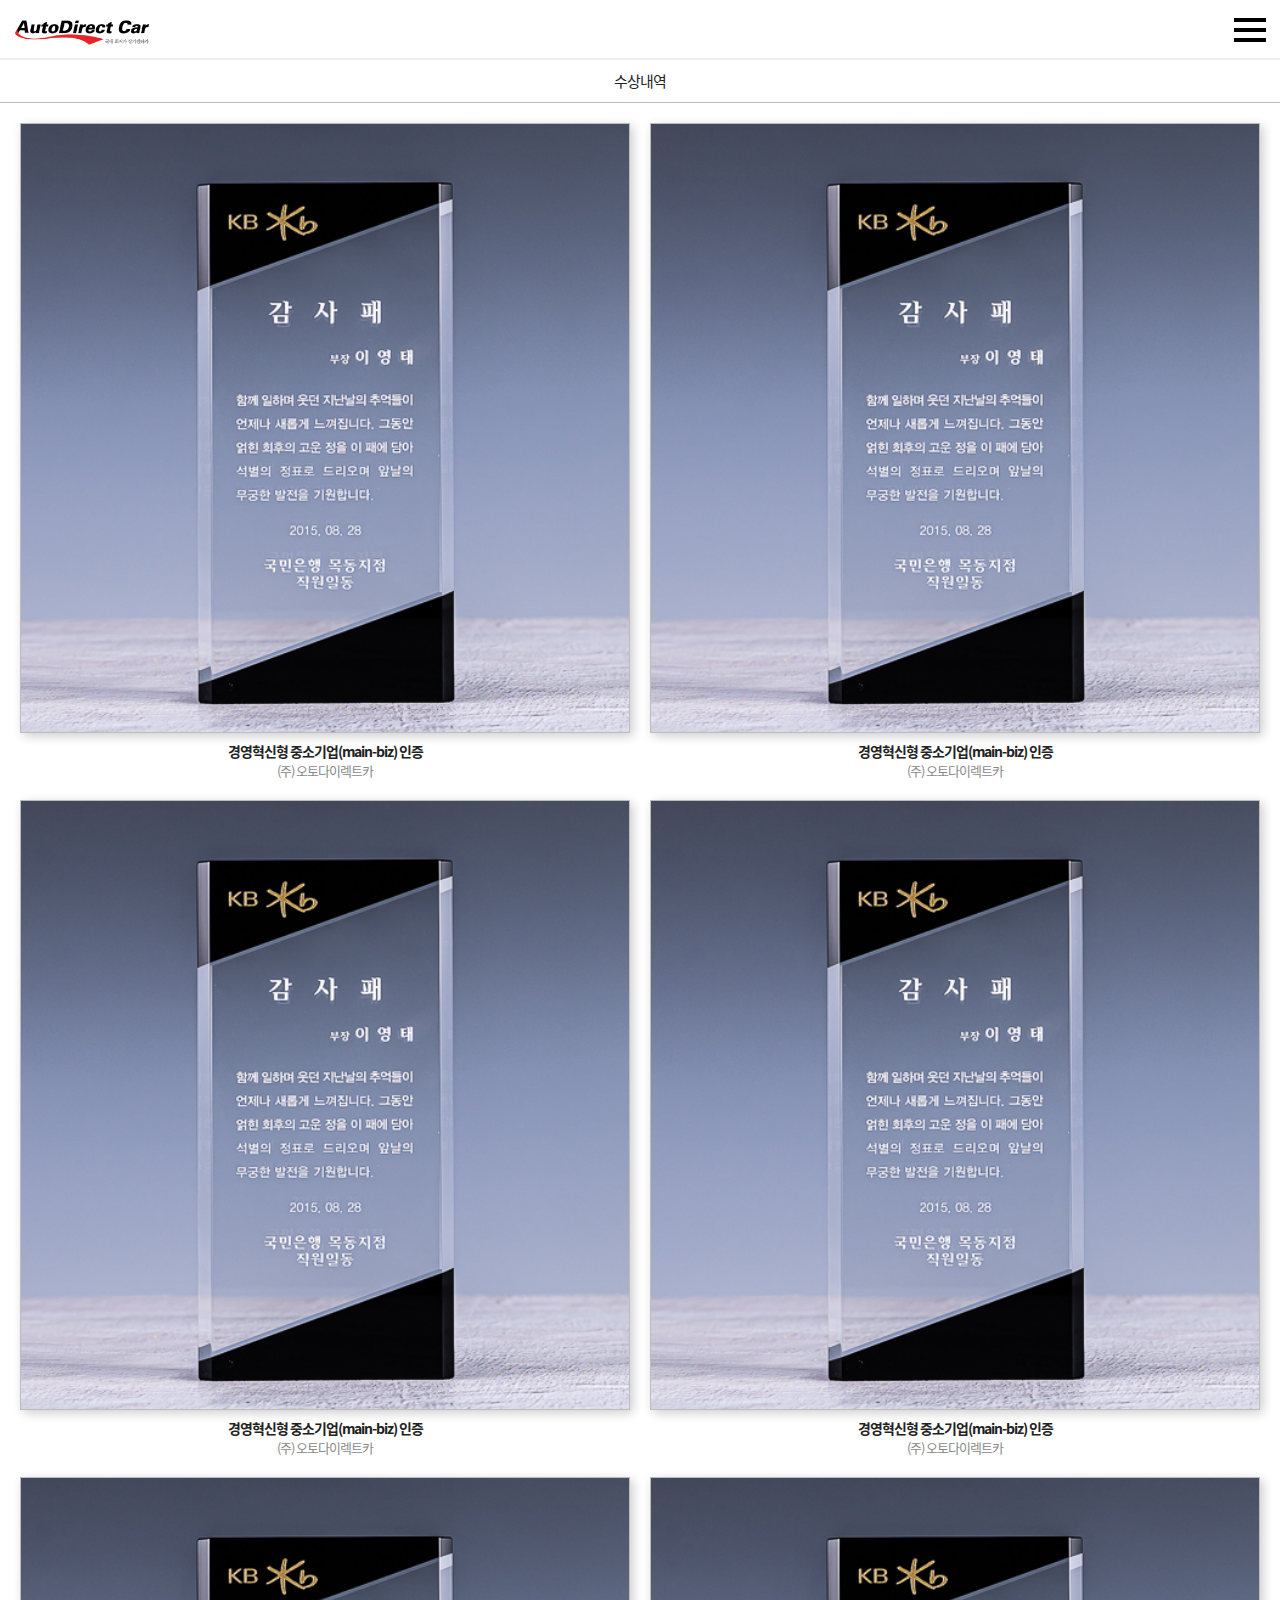
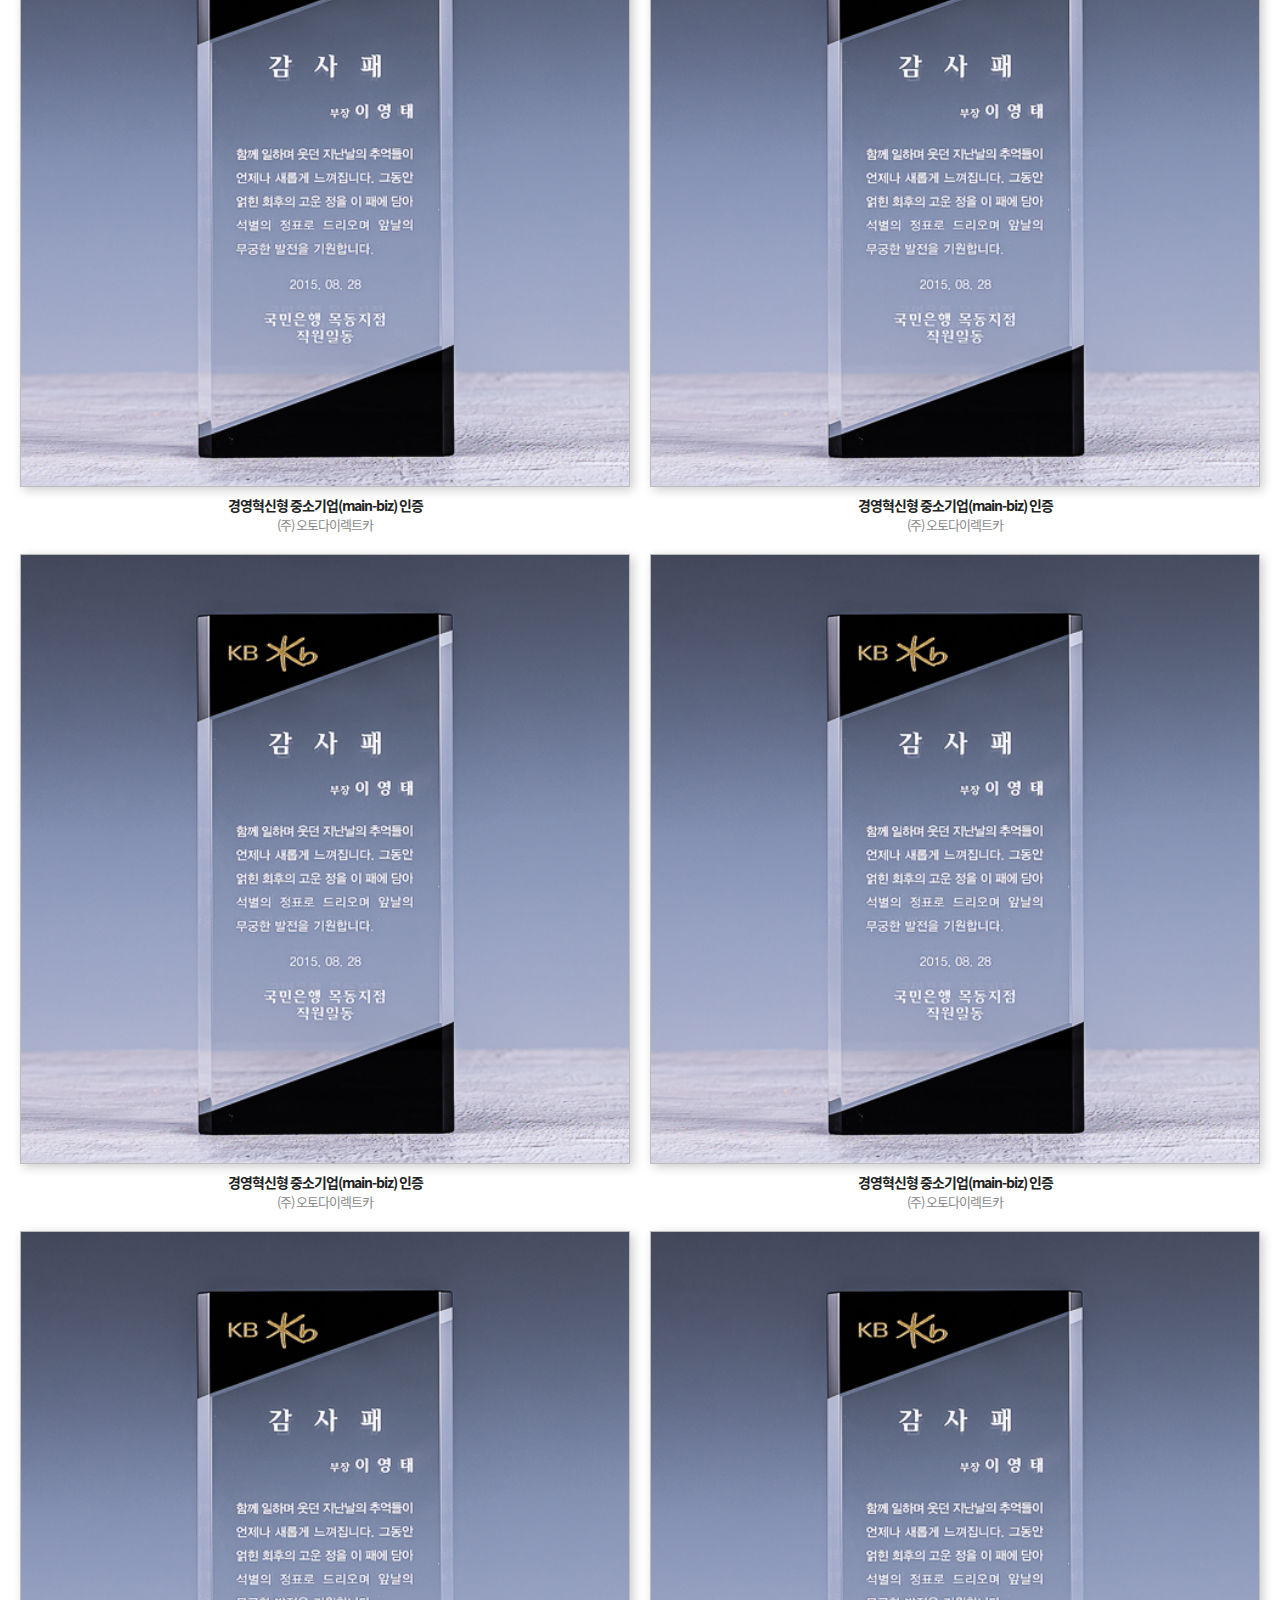
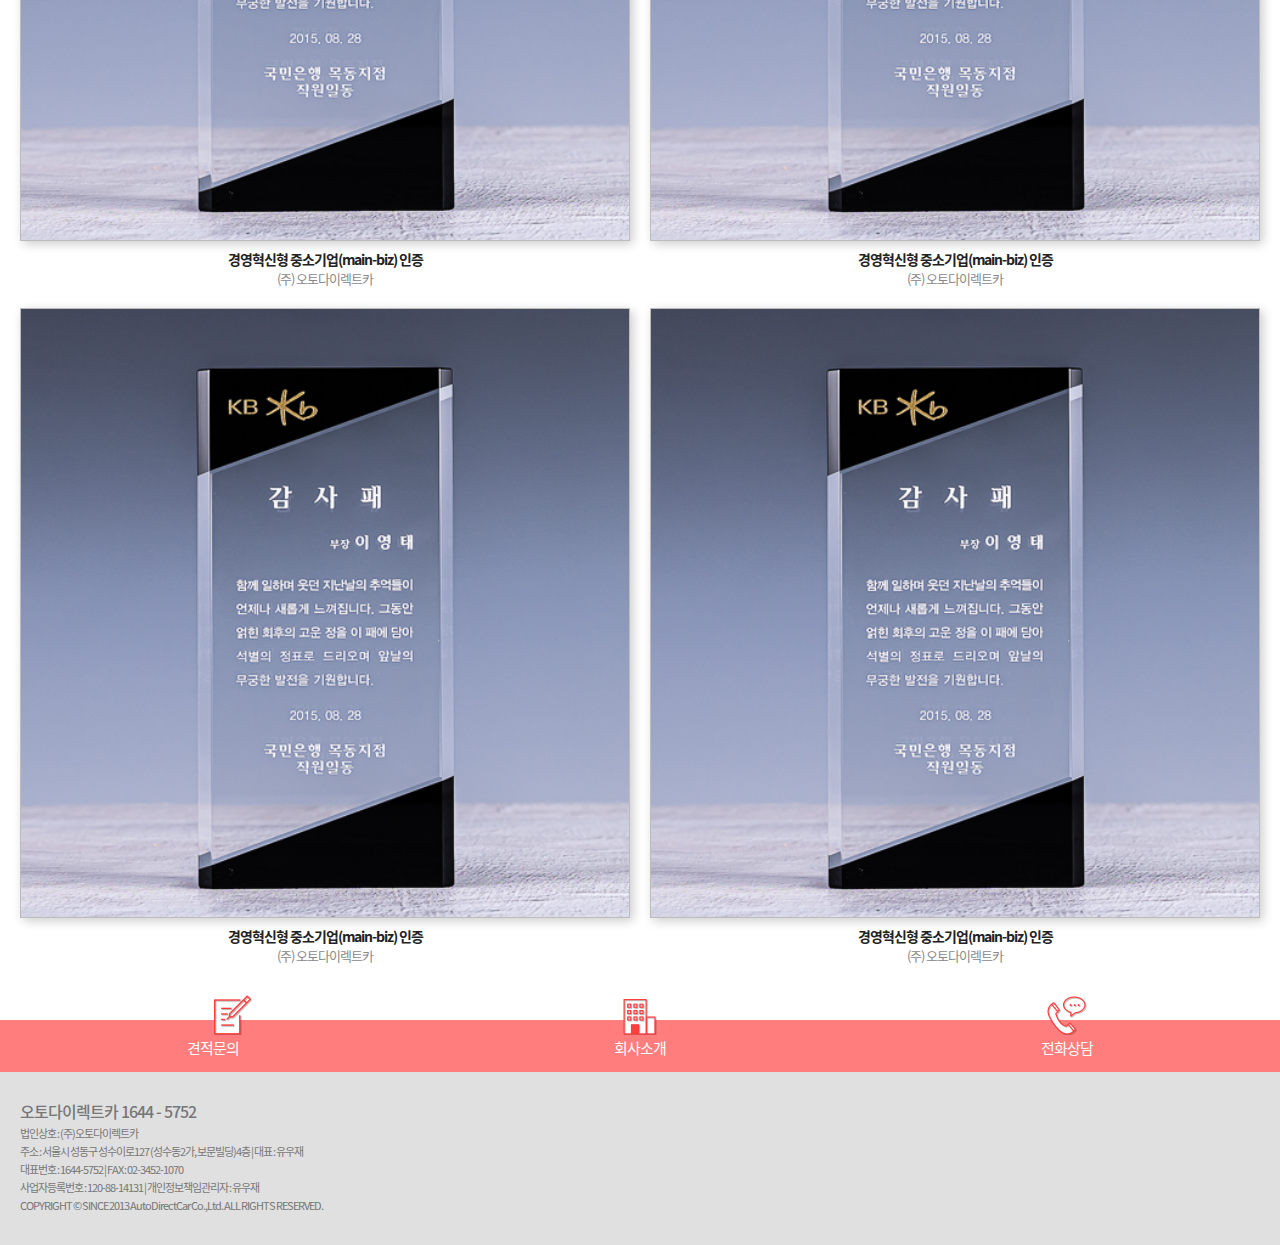
==== awards.html @ bf1468c8 "홈페이지 - 모바일 작업 업로드" ====
<!DOCTYPE html>
<html>
<head>
<title></title>
<meta name="description" content="신차구매, 국산차 수입차 할부 리스 장기렌트, 오토리스, 장기렌트카 가격비교사이트, 보증금없는장기렌트카, 무보증 비교견적">
<meta property="og:type" content="website">
<meta property="og:title" content="스마트오토 - 신차 장기렌트카 자동차리스 비교견적, 오토리스 장기렌트카 가격비교 사이트">
<meta property="og:description" content="신차구매, 국산차 수입차 할부 리스 장기렌트, 오토리스, 장기렌트카 가격비교사이트, 보증금없는장기렌트카, 무보증 비교견적">
<meta property="og:image" content="resources/img/logo.png">
<meta property="og:url" content="http://autodirectcar.com">
<meta http-equiv="Content-Type" content="text/html; charset=utf-8">
<meta http-equiv="X-UA-Compatible" content="IE=edge">
<meta name="viewport" content="width=device-width, initial-scale=1">
<link rel="stylesheet" type="text/css" href="resources/css/style.css">
<link rel="stylesheet" type="text/css" href="resources/css/owl.carousel.min.css">
<link rel="stylesheet" type="text/css" href="resources/css/owl.theme.default.min.css">
<link rel="stylesheet" type="text/css" href="resources/css/jquery.mCustomScrollbar.css">
</head>
<body>
<div class="header">
    <div class="header-wrap">
        <div class="logo"><a href="index.html"><img src="resources/img/top_logo.png"></a></div>
        <div class="nav-ctr"></div>
        <div class="nav">
            <div class="nav-wrap">
                <h2><a href="index.html"><img src="resources/img/icon_nav_home.png"></a>
                    <div class="close-nav"><img src="resources/img/icon_nav_close.png"></div>
                </h2>
                <h3 class="sale">SALE</h3>
                <ul class="nav-sale">
                    <li><a href="time_attack.html"><span>타임어택<br>특가</span></a></li>
                    <li><a href="ecocar.html"><span>친환경<br>특가</span></a></li>
                    <li><a href="hotdeal.html"><span>온앤온<br>핫딜</span></a></li>
                </ul>
                <h3 class="menu">AUTODIRECTCAR</h3>
                <ul class="nav-menu">
                    <li><a href="company.html"><span>회사소개</span></a></li>
                    <li><a href="rentcar.html"><span>장기렌터카란?</span></a></li>
                    <li><a href="review.html"><span>고객후기</span></a></li>
                    <li><a href="notice.html"><span>공지사항</span></a></li>
                    <li><a href="media.html"><span>언론보도</span></a></li>
                    <li><a href="awards.html"><span>수상내역</span></a></li>
                </ul>
                <ul class="nav-link">
                    <li><a href=""><span><img src="resources/img/icon_nav_blog.png"></span><span>오토공식블로그</span></a></li>
                    <li><a href=""><span><img src="resources/img/icon_nav_youtube.png"></span><span>연애인특판팀<br>유튜브</span></a></li>
                    <li><a href=""><span><img src="resources/img/icon_nav_talktalk.png"></span><span>네이버톡톡상담</span></a></li>
                </ul>
                <div class="nav-tel">
                    <a href="tel:16445752"><span>가장빠른 상담</span><strong>1644 - 5752</strong></a>
                    <span>상담가능시간</span>
                    <span>평일 : 10:00 ~ 18:30 / 주말 및 공휴일 : 13:00 ~ 17:00</span>
                </div>
            </div>
        </div>
    </div>
</div>
<div class="content">
    <div class="ctn-nav">
        <div class="nav-item">수상내역</div>
    </div>
    <div class="awards-wrap">
        <div class="awards-box">
            <div class="awards-img"><img src="resources/img/sample_awards.jpg"></div>
            <div class="awards-tt">경영혁신형 중소기업(main-biz) 인증</div>
            <div class="awards-text">(주) 오토다이렉트카</div>
        </div>
        <div class="awards-box">
            <div class="awards-img"><img src="resources/img/sample_awards.jpg"></div>
            <div class="awards-tt">경영혁신형 중소기업(main-biz) 인증</div>
            <div class="awards-text">(주) 오토다이렉트카</div>
        </div>
        <div class="awards-box">
            <div class="awards-img"><img src="resources/img/sample_awards.jpg"></div>
            <div class="awards-tt">경영혁신형 중소기업(main-biz) 인증</div>
            <div class="awards-text">(주) 오토다이렉트카</div>
        </div>
        <div class="awards-box">
            <div class="awards-img"><img src="resources/img/sample_awards.jpg"></div>
            <div class="awards-tt">경영혁신형 중소기업(main-biz) 인증</div>
            <div class="awards-text">(주) 오토다이렉트카</div>
        </div>
        <div class="awards-box">
            <div class="awards-img"><img src="resources/img/sample_awards.jpg"></div>
            <div class="awards-tt">경영혁신형 중소기업(main-biz) 인증</div>
            <div class="awards-text">(주) 오토다이렉트카</div>
        </div>
        <div class="awards-box">
            <div class="awards-img"><img src="resources/img/sample_awards.jpg"></div>
            <div class="awards-tt">경영혁신형 중소기업(main-biz) 인증</div>
            <div class="awards-text">(주) 오토다이렉트카</div>
        </div>
        <div class="awards-box">
            <div class="awards-img"><img src="resources/img/sample_awards.jpg"></div>
            <div class="awards-tt">경영혁신형 중소기업(main-biz) 인증</div>
            <div class="awards-text">(주) 오토다이렉트카</div>
        </div>
        <div class="awards-box">
            <div class="awards-img"><img src="resources/img/sample_awards.jpg"></div>
            <div class="awards-tt">경영혁신형 중소기업(main-biz) 인증</div>
            <div class="awards-text">(주) 오토다이렉트카</div>
        </div>
        <div class="awards-box">
            <div class="awards-img"><img src="resources/img/sample_awards.jpg"></div>
            <div class="awards-tt">경영혁신형 중소기업(main-biz) 인증</div>
            <div class="awards-text">(주) 오토다이렉트카</div>
        </div>
        <div class="awards-box">
            <div class="awards-img"><img src="resources/img/sample_awards.jpg"></div>
            <div class="awards-tt">경영혁신형 중소기업(main-biz) 인증</div>
            <div class="awards-text">(주) 오토다이렉트카</div>
        </div>
        <div class="awards-box">
            <div class="awards-img"><img src="resources/img/sample_awards.jpg"></div>
            <div class="awards-tt">경영혁신형 중소기업(main-biz) 인증</div>
            <div class="awards-text">(주) 오토다이렉트카</div>
        </div>
        <div class="awards-box">
            <div class="awards-img"><img src="resources/img/sample_awards.jpg"></div>
            <div class="awards-tt">경영혁신형 중소기업(main-biz) 인증</div>
            <div class="awards-text">(주) 오토다이렉트카</div>
        </div>
    </div>
</div>
<div class="footer-menu">
    <div class="footer-btn quotation"><a href="quotation.html"><span></span><strong>견적문의</strong></a></div>
    <div class="footer-btn company"><a href="company.html"><span></span><strong>회사소개</strong></a></div>
    <div class="footer-btn tel"><a href="tel:16445752"><span></span><strong>전화상담</strong></a></div>
</div>
<div class="footer">
    <div class="footer-wrap">
        <div class="footer-tab-item" id="autodirectcar_tab">
            <div class="company-info">
                <p class="company-tt">오토다이렉트카 1644 - 5752</p>
                <p>법인상호 : (주)오토다이렉트카</p>
                <p>주소 : 서울시 성동구 성수이로127 (성수동2가, 보문빌딩)4층 | 대표 : 유우재</p>
                <p>대표번호 : 1644-5752 | FAX : 02-3452-1070</p>
                <p>사업자등록번호 : 120-88-14131 | 개인정보책임관리자 : 유우재</p>
                <p>COPYRIGHT © SINCE 2013 AutoDirectCar Co.,Ltd. ALL RIGHTS RESERVED.</p>
            </div>
        </div>
    </div>
</div>
</body>
<script src="https://code.jquery.com/jquery-1.11.0.min.js"></script>
<script src="resources/js/vticker-min.js"></script>
<script>
$('.nav-ctr').click(function() {
    $('.nav').addClass('on');
});

$('.close-nav').click(function() {
    $('.nav').removeClass('on');
});

</script>
</body>
</html>
---- resources/css/style.css ----
/* noto-sans-kr-100 - latin_korean */
@font-face {
font-family:'Noto Sans KR';
font-style:normal;
font-weight:100;
src:url('../fonts/noto-sans-kr-v12-latin_korean-100.eot'); /* IE9 Compat Modes */
src:local('Noto Sans KR Thin'), local('NotoSansKR-Thin'),
        url('../fonts/noto-sans-kr-v12-latin_korean-100.eot?#iefix') format('embedded-opentype'), /* IE6-IE8 */
        url('../fonts/noto-sans-kr-v12-latin_korean-100.woff2') format('woff2'), /* Super Modern Browsers */
        url('../fonts/noto-sans-kr-v12-latin_korean-100.woff') format('woff'), /* Modern Browsers */
        url('../fonts/noto-sans-kr-v12-latin_korean-100.ttf') format('truetype'), /* Safari, Android, iOS */
        url('../fonts/noto-sans-kr-v12-latin_korean-100.svg#NotoSansKR') format('svg'); /* Legacy iOS */
}
/* noto-sans-kr-300 - latin_korean */
@font-face {
font-family:'Noto Sans KR';
font-style:normal;
font-weight:300;
src:url('../fonts/noto-sans-kr-v12-latin_korean-300.eot'); /* IE9 Compat Modes */
src:local('Noto Sans KR Light'), local('NotoSansKR-Light'),
        url('../fonts/noto-sans-kr-v12-latin_korean-300.eot?#iefix') format('embedded-opentype'), /* IE6-IE8 */
        url('../fonts/noto-sans-kr-v12-latin_korean-300.woff2') format('woff2'), /* Super Modern Browsers */
        url('../fonts/noto-sans-kr-v12-latin_korean-300.woff') format('woff'), /* Modern Browsers */
        url('../fonts/noto-sans-kr-v12-latin_korean-300.ttf') format('truetype'), /* Safari, Android, iOS */
        url('../fonts/noto-sans-kr-v12-latin_korean-300.svg#NotoSansKR') format('svg'); /* Legacy iOS */
}
/* noto-sans-kr-regular - latin_korean */
@font-face {
font-family:'Noto Sans KR';
font-style:normal;
font-weight:400;
src:url('../fonts/noto-sans-kr-v12-latin_korean-regular.eot'); /* IE9 Compat Modes */
src:local('Noto Sans KR Regular'), local('NotoSansKR-Regular'),
        url('../fonts/noto-sans-kr-v12-latin_korean-regular.eot?#iefix') format('embedded-opentype'), /* IE6-IE8 */
        url('../fonts/noto-sans-kr-v12-latin_korean-regular.woff2') format('woff2'), /* Super Modern Browsers */
        url('../fonts/noto-sans-kr-v12-latin_korean-regular.woff') format('woff'), /* Modern Browsers */
        url('../fonts/noto-sans-kr-v12-latin_korean-regular.ttf') format('truetype'), /* Safari, Android, iOS */
        url('../fonts/noto-sans-kr-v12-latin_korean-regular.svg#NotoSansKR') format('svg'); /* Legacy iOS */
}
/* noto-sans-kr-500 - latin_korean */
@font-face {
font-family:'Noto Sans KR';
font-style:normal;
font-weight:500;
src:url('../fonts/noto-sans-kr-v12-latin_korean-500.eot'); /* IE9 Compat Modes */
src:local('Noto Sans KR Medium'), local('NotoSansKR-Medium'),
        url('../fonts/noto-sans-kr-v12-latin_korean-500.eot?#iefix') format('embedded-opentype'), /* IE6-IE8 */
        url('../fonts/noto-sans-kr-v12-latin_korean-500.woff2') format('woff2'), /* Super Modern Browsers */
        url('../fonts/noto-sans-kr-v12-latin_korean-500.woff') format('woff'), /* Modern Browsers */
        url('../fonts/noto-sans-kr-v12-latin_korean-500.ttf') format('truetype'), /* Safari, Android, iOS */
        url('../fonts/noto-sans-kr-v12-latin_korean-500.svg#NotoSansKR') format('svg'); /* Legacy iOS */
}
/* noto-sans-kr-700 - latin_korean */
@font-face {
font-family:'Noto Sans KR';
font-style:normal;
font-weight:700;
src:url('../fonts/noto-sans-kr-v12-latin_korean-700.eot'); /* IE9 Compat Modes */
src:local('Noto Sans KR Bold'), local('NotoSansKR-Bold'),
        url('../fonts/noto-sans-kr-v12-latin_korean-700.eot?#iefix') format('embedded-opentype'), /* IE6-IE8 */
        url('../fonts/noto-sans-kr-v12-latin_korean-700.woff2') format('woff2'), /* Super Modern Browsers */
        url('../fonts/noto-sans-kr-v12-latin_korean-700.woff') format('woff'), /* Modern Browsers */
        url('../fonts/noto-sans-kr-v12-latin_korean-700.ttf') format('truetype'), /* Safari, Android, iOS */
        url('../fonts/noto-sans-kr-v12-latin_korean-700.svg#NotoSansKR') format('svg'); /* Legacy iOS */
}
/* noto-sans-kr-900 - latin_korean */
@font-face {
font-family:'Noto Sans KR';
font-style:normal;
font-weight:900;
src:url('../fonts/noto-sans-kr-v12-latin_korean-900.eot'); /* IE9 Compat Modes */
src:local('Noto Sans KR Black'), local('NotoSansKR-Black'),
        url('../fonts/noto-sans-kr-v12-latin_korean-900.eot?#iefix') format('embedded-opentype'), /* IE6-IE8 */
        url('../fonts/noto-sans-kr-v12-latin_korean-900.woff2') format('woff2'), /* Super Modern Browsers */
        url('../fonts/noto-sans-kr-v12-latin_korean-900.woff') format('woff'), /* Modern Browsers */
        url('../fonts/noto-sans-kr-v12-latin_korean-900.ttf') format('truetype'), /* Safari, Android, iOS */
        url('../fonts/noto-sans-kr-v12-latin_korean-900.svg#NotoSansKR') format('svg'); /* Legacy iOS */
}

html {font-size:15px;height:100%;}
html, body, h1, h2, h3, h4, h5, h6, p, div, img {margin:0;padding:0;border:0;font-family:'Noto Sans KR', sans-serif;letter-spacing:-1px;font-weight:400;color:#222;}
body {overflow:auto;height:100%;}
h1,h2{font-weight:bold;}
strong {font-weight:600;}
table,tr,td,thead,tbody,tfoot{border-spacing:0;border-collapse:collapse;}
ul, ol, li{list-style:none;padding:0;margin:0;}
a{text-decoration:none;color:#323232;}
a:hover{color:#c2c2c2;}
button:focus{outline:none;}
input,button,select,textarea {outline:none;font-family:'Noto Sans KR', sans-serif;font-weight:400;}

/* Header Area */
.header {position:fixed;top:0;left:0;right:0;bottom:0;height:60px;background-color:#FFF;z-index:90;box-shadow:inset 0 -2px 0 0 #eee;}
.header-wrap {position:relative;margin:0 auto;}
.header-wrap:after {content:"";display:block;clear:both;}
.header .nav-ctr {position:absolute;top:0;right:0;width:60px;height:60px;display:block;line-height:60px;text-align:center;font-size:0;background:url(../img/icon_header_nav.png) 50% 50% no-repeat;}
.header .nav-ctr img {vertical-align:middle;height:22px;}
.header .logo {position:absolute;top:17px;left:15px;}
.header .logo a {display:block;}
.header .logo img {vertical-align:middle;height:25px;margin-top:3px;}

.header .nav {position:fixed;top:0;right:0;left:0;bottom:0;margin:0;background-color:rgba(0,0,0,0.2);display:none;z-index:10;}
.header .nav.on {display:block;}
.header .nav-wrap {position:absolute;top:0;right:0;bottom:0;background-color:#fff;width:80%;overflow:auto;padding-bottom:15px;}
.header .nav h2 > a {display:inline-block;width:50px;height:50px;line-height:50px;padding-left:20px;}
.header .nav h2 > a > img {height:22px;vertical-align:middle;margin-top:-3px;}
.header .nav h2 .close-nav {position:absolute;top:0;right:0;width:50px;height:50px;display:block;line-height:50px;text-align:center;font-size:0;}
.header .nav h2 .close-nav img {height:20px;vertical-align:middle;}
.header .nav h3 {height:36px;line-height:36px;font-size:16px;color:#fff;padding-left:15px;letter-spacing:1px;}
.header .nav h3.sale {background-color:#eb5c5e;}
.header .nav h3.menu {background-color:#fd9706;}
.header .nav ul:after {content:"";display:block;clear:both;}

.header .nav ul.nav-sale {display:flex;}
.header .nav ul.nav-sale li {flex:1;border-left:1px solid #e6e6e6;}
.header .nav ul.nav-sale li a {display:block;text-align:center;padding:15px 0;line-height:18px;font-size:15px;color:#222;}
.header .nav ul.nav-sale li:first-child {border-left:0 none;}
.header .nav ul.nav-sale li:first-child a {color:#eb5c5e;}

.header .nav ul.nav-menu li {border-bottom:1px solid #e6e6e6;}
.header .nav ul.nav-menu li a {display:block;text-align:left;padding:0 0 0 15px;line-height:40px;font-size:15px;box-sizing:border-box;background:url(../img/icon_nav_arrow.png) 100% 50% no-repeat;}
.header .nav ul.nav-menu li:first-child {border-left:0 none;}

.header .nav ul.nav-link {display:flex;}
.header .nav ul.nav-link li {flex:1;border-left:1px solid #e6e6e6;border-bottom:1px solid #e6e6e6;}
.header .nav ul.nav-link li a {display:block;text-align:center;padding:10px 0 7px 0;line-height:16px;font-size:14px;color:#222;}
.header .nav ul.nav-link li a span {display:block;}
.header .nav ul.nav-link li a span img {height:25px;}
.header .nav ul.nav-link li:nth-child(1) a span,
.header .nav ul.nav-link li:nth-child(3) a span {line-height:24px;}
.header .nav ul.nav-link li:first-child {border-left:0 none;}

.header .nav .nav-tel a {display:block;margin:0 auto 10px auto;padding:15px 0;border-bottom:1px solid #e6e6e6;padding-left:75px;background:url(../img/icon_nav_tel.png) 15px 50% no-repeat;background-size:45px;box-sizing:border-box;}
.header .nav .nav-tel a span {display:block;font-size:14px;line-height:16px;color:#222;}
.header .nav .nav-tel a strong {color:#d70000;font-size:24px;line-height:30px;}

.header .nav .nav-tel > span {display:block;padding:0 15px;font-size:12px;color:#222;}


.header .nav .nav-info {padding:10px 0 15px 0;text-align:center;}
.header .nav .nav-info strong {font-size:20px;color:#1c35a8;font-weight:600;display:block;}
.header .nav .nav-info span {display:block;font-size:11px;}

/* Main Page - Style */
body#main {background:url(../img/main_bg.png) 0 0 no-repeat;background-size:100% 100%;}
body#main .header {background-color:transparent;box-shadow:none;}
body#main .header .logo {left:50%;margin-left:-67px;}
body#main .header .nav-ctr {background-image:url(../img/icon_header_nav_white.png)}
body#main .footer-menu {position:absolute;bottom:0;left:0;}

/* Content Area */
.content {padding-top:60px;}

.ctn-nav {display:flex;}
.ctn-nav .nav-item {display:block;flex:1;border-bottom:1px solid #bcbcbc;color:#222;padding:10px 0;text-align:center;}
.ctn-nav .nav-item.on {background-color:#777;color:#fff;}

.main-btns {padding-top:50px;font-size:0;}
.main-btns .main-btn {display:inline-block;width:45%;}
.main-btns .main-btn.left {margin-left:5%;}
.main-btns .main-btn.right {margin-right:5%;}
.main-btns .main-btn a {display:block;font-size:0;text-align:center;}
.main-btns .main-btn a img {width:95%;}

.main-notice {position:relative;width:88%;margin:20px 6% 0 6%;height:50px;background:url(../img/main_notice_bg.png) 0 0 no-repeat;background-size:100% 100%;}
.main-notice-btn {position:absolute;top:0;right:3px;display:inline-block;width:47px;height:47px;background:url(../img/main_notice_arrow.png) 50% 50% no-repeat;background-size:12px 26px;}
.main-notice {padding-right:50px;overflow:hidden;box-sizing:border-box;}
.main-notice ul {width:100%;}
.main-notice li a {display:block;line-height:47px;white-space:nowrap;overflow:hidden;text-overflow:ellipsis;padding-left:15px;box-sizing:border-box;font-size:15px;}

/* Footer Nav */
.footer-menu {position:relative;width:100%;display:flex;}
.footer-menu .footer-btn {flex:1;text-align:center;}
.footer-menu .footer-btn a {display:block;}
.footer-menu .footer-btn a span {position:relative;display:block;height:50px;background-position:50% 100%;background-size:40px 40px;background-repeat:no-repeat;margin-bottom:-15px;z-index:1;}
.footer-menu .footer-btn.quotation a span {background-image:url(../img/icon_footer_quotation.png);background-position:55% 100%;}
.footer-menu .footer-btn.company a span {background-image:url(../img/icon_footer_company.png)}
.footer-menu .footer-btn.tel a span {background-image:url(../img/icon_footer_tel.png)}
.footer-menu .footer-btn a strong {display:block;background-color:rgba(255,92,92,0.8);color:#fff;padding:17px 0 13px 0;font-weight:400;}

/* Time Attack */
.car-list-header {width:100%;}
.car-list-wrap {position:relative;margin:0 auto;}
.car-sale-type {font-size:0;margin-left:-20px;}
.car-sale-type span {display:inline-block;width:80px;text-align:center;height:20px;line-height:20px;color:#FFF;background-color:#232323;font-size:13px;letter-spacing:0;}
.car-sale-type span.type1 {background-color:#d70000;}
.car-sale-type span.type2 {background-color:#0020ab;}
.car-sale-type span.type3 {background-color:#00aa8c;}
.car-sale-type span.type4 {background-color:#cd027e;}
.car-sale-type span.type5 {background-color:#f37800;}
.car-ecocar-type {position:absolute;top:20px;right:20px;height:30px;background:url(../img/icon_ecocar.png) 0 0 no-repeat;background-size:61px 30px;}
.car-ecocar-type.hybrid {width:30px;}
.car-ecocar-type.plugin_hybrid {width:61px;}
.car-ecocar-type.electric_car {width:30px;background-position:100% 0;}


.car-list-item {position:relative;padding:0 20px;}
.car-list-item .car-info .car-image {text-align:center;height:200px;line-height:200px;}
.car-list-item .car-info .car-image img {max-width:300px;max-height:200px;vertical-align:middle;}
.car-list-item .car-info .car-name {position:relative;padding:10px 0;border-top:2px solid #222;border-bottom:1px solid #bcbcbc;}
.car-list-item .car-info .car-name strong {display:block;font-size:18px;font-weight:600;line-height:24px;padding-right:100px;}
.car-list-item .car-info .car-price {position:absolute;top:50%;right:0;text-align:center;font-size:15px;font-weight:400;letter-spacing:0;line-height:24px;transform: translateY(-50%);}
.car-list-item .car-info .car-price:after {content:"원";}
.car-list-item .car-info .car-desc {text-align:center;padding:10px 0;font-weight:300;}
.car-list-item .conditions-info {text-align:center;margin:0 auto;box-sizing:border-box;}
.car-list-item .conditions-info > div:after {content:"";display:block;clear:both;}
.car-list-item .conditions-info > div {padding:7px 0;border-bottom:1px solid #bcbcbc;}
.car-list-item .conditions-info > div:last-child {border-bottom:2px solid #222;}
.car-list-item .conditions-info > div > span {float:left;display:block;font-size:14px;color:#333;line-height:25px;font-weight:400;}
.car-list-item .conditions-info > div > strong {float:right;display:block;font-size:15px;color:#d70000;line-height:25px;font-weight:500;}
.car-list-item .price-info {padding-top:15px;text-align:center;margin:0 auto;padding:0;box-sizing:border-box;}
.car-list-item .price-info .real-price {text-align:right;padding:7px 0 0 0;font-size:15px;text-decoration:line-through;color:#222;letter-spacing:0;font-weight:300;}
.car-list-item .price-info .real-price:after {content:"원";}
.car-list-item .price-info .discount-price {padding:0 0 5px 0;}
.car-list-item .price-info .discount-price:after {content:"";display:block;clear:both;}
.car-list-item .price-info .discount-price > span {float:left;display:block;font-size:14px;color:#333;line-height:25px;font-weight:500;}
.car-list-item .price-info .discount-price > strong {float:right;display:block;font-size:22px;color:#d70000;line-height:25px;font-weight:600;letter-spacing:0;}
.car-list-item .price-info .discount-price > strong:after {content:"원";font-size:18px;font-weight:500;}
.car-list-item .btn-area {padding:20px 0 30px 0;text-align:center;}
.car-list-item .btn-area button {width:100%;padding:7px 0;font-size:20px;font-weight:600;background-color:#fff;border:1px solid #d70000;color:#d70000;box-sizing:border-box;}
.car-list-item .btn-area button span {display:inline-block;}
.car-list-item .btn-area button:hover {background-color:#d70000;color:#fff;}
.car-list > .btn-area {padding:20px 0 30px 0;text-align:center;}
.car-list > .btn-area button {width:100%;padding:7px 0;font-size:17px;font-weight:400;background-color:#777777;border:1px solid #777777;color:#fff;box-sizing:border-box;}
.car-list > .btn-area button span {display:inline-block;}

/* Time Attack Header */
.timeattack-header {position:relative;font-size:0;}
.timeattack-header .timeattack-img {position:relative;width:100%;z-index:2;}
.timeattack-header .timeattack-img img {width:100%;}
.timeattack-header .timeattack-counter {position:absolute;bottom:24%;width:310px;left:0;right:0;margin:0 auto;height:50px;line-height:48px;font-size:42px;letter-spacing:15px;box-sizing:border-box;padding-left:5px;font-weight:600;color:#121212;z-index:3;background:url(../img/bg_counter.png) 50% 50% no-repeat;background-size:100% 50px;}

/* ECO Header */
.eco-header {position:relative;font-size:0;} 
.eco-header img {width:100%;}
.car-list.ecocar .car-list-item .conditions-info > div > strong,
.car-list.ecocar .car-list-item .price-info .discount-price > strong {color:#0054cb}
.car-list.ecocar .car-list-item .btn-area button {border-color:#0054cb;color:#0054cb;}
.car-list.ecocar .car-list-item .btn-area button:hover {background-color:#0054cb;color:#fff;}

/* HOT Deal */
.hotdeal-tab {display:flex;}
.hotdeal-tab a {display:block;flex:1;padding:10px 0;font-size:12px;font-weight:600;letter-spacing:0;text-align:center;position:relative;border-bottom:1px solid #bcbcbc;}
.hotdeal-tab a.on {color:#d70000;border-bottom:2px solid #d70000;}

.deal-type {height:25px;line-height:25px;font-size:12px;font-weight:500;color:#FFF;background-color:#232323;padding:0 10px;letter-spacing:0;}
.deal-type.type1 {background-color:#d70000;}
.deal-type.type2 {background-color:#0020ab;}
.deal-type.type3 {background-color:#00aa8c;}
.deal-type.type4 {background-color:#cd027e;}

.hotdeal-list li {box-sizing:border-box;padding-bottom:20px;}
.hotdeal-list .deal-box {position:relative;cursor:pointer;}
.hotdeal-list .deal-box .d-day {position:absolute;top:10px;right:20px;width:60px;height:60px;text-align:center;color:#fff;background-color:#fa3543;z-index:2;}
.hotdeal-list .deal-box .d-day span {display:block;line-height:20px;padding-top:5px;font-size:11px;letter-spacing:0;font-weight:500;}
.hotdeal-list .deal-box .d-day strong {font-size:28px;line-height:25px;font-weight:800;letter-spacing:0;}
.hotdeal-list .deal-box .deal-info {position:relative;padding:15px 15px 10px 15px;}
.hotdeal-list .deal-box .deal-type {display:inline-block;}
.hotdeal-list .deal-box .deal-img {position:relative;width:100%;font-size:0;overflow:hidden;}
.hotdeal-list .deal-box .deal-img img {width:100%;}
.hotdeal-list .deal-box .deal-info h2 {font-size:18px;font-weight:600;line-height:35px;color:#222;}
.hotdeal-list .deal-box .deal-info .deal-date {font-size:13px;font-weight:300;letter-spacing:0;position:absolute;bottom:48px;right:15px;}
.hotdeal-list .deal-box.off:after {content:"";display:block;position:absolute;top:0;left:0;width:100%;height:190px;background:url(../img/hotdeal_off.png) 50% 50% no-repeat;background-size:30%;}
.hotdeal-list .deal-box.off .deal-img:after {content:"";display:block;position:absolute;top:0;left:0;bottom:0;right:0;width:100%;height:100%;background-color:rgba(0,0,0,0.5)}

.hotdeal-detail {margin:0 auto;padding:15px 0;}
.hotdeal-detail-top {position:relative;padding:0 15px;}
.hotdeal-detail-top h2 {display:block;font-size:18px;padding:5px 0 0 0;font-weight:600;color:#222;}
.hotdeal-detail-top .deal-type {display:inline-block;vertical-align:middle;}
.hotdeal-detail-top .deal-date {position:absolute;right:15px;top:3px;font-size:13px;font-weight:400;letter-spacing:0;}
.hotdeal-detail-top .deal-condition {margin-top:10px;padding:10px 0;border-top:1px solid #bcbcbc;}
.hotdeal-detail-top .deal-condition strong {display:inline-block;color:#d70000;font-size:15px;font-weight:500;padding-right:30px;}
.hotdeal-detail-top .deal-condition span {display:inline-block;color:#222;font-weight:300;font-size:13px;}

.hotdeal-detail-ctn {padding:15px;font-size:0;text-align:center;}
.hotdeal-detail-ctn img {max-width:100%;max-height:100%;}

.hotdeal-detail-bottom {border-top:1px solid #bcbcbc;padding:20px 15px;text-align:right;}
.hotdeal-detail-bottom a {display:inline-block;width:120px;height:40px;line-height:38px;border:1px solid #bcbcbc;color:#222;font-weight:500;text-align:center;letter-spacing:1px;}
.hotdeal-detail-bottom a:hover {border-color:#222;}

.ctn-img {font-size:0;}
.ctn-img img {width:100%;}

.awards-wrap {padding:10px;font-size:0;}
.awards-wrap:after {content:"";display:block;clear:both;}
.awards-box {float:left;width:50%;padding:10px;box-sizing:border-box;}
.awards-box .awards-img {width:100%;box-shadow:3px 3px 10px 0 rgba(0,0,0,0.2);box-sizing:border-box;border:1px solid #bcbcbc;}
.awards-box .awards-img img {width:100%;vertical-align:middle;}
.awards-box .awards-tt {color:#222;font-size:14px;text-align:center;padding:10px 15px 1px 15px;line-height:17px;font-weight:600;}
.awards-box .awards-text {font-size:13px;color:#888;text-align:center;padding:0 15px;}

.review-tt {font-size:22px;font-weight:600;color:#222;padding:40px 0 0 0;line-height:25px;}
.review-list:after {content:"";display:block;clear:both;}
.review-list .review-item {padding:15px 0;}

.review-item:after {content:"";display:block;clear:both;}
.review-item .item-img {float:left;font-size:0;width:50%;}
.review-item .item-img img {width:100%;height:auto;}
.review-item .item-info {float:left;width:50%;}
.review-item h4 {box-sizing:border-box;color:#222;margin:0 20px;border-bottom:2px solid #222;padding-bottom:5px;font-size:15px;font-weight:500;white-space:nowrap;overflow:hidden;text-overflow:ellipsis;}
.review-item .item-tt {font-size:16px;color:#333;font-weight:500;padding:10px 20px 5px 20px;background-color:#fff;white-space:nowrap;overflow:hidden;text-overflow:ellipsis;}
.review-item .item-text {font-size:12px;height:65px;line-height:16px;color:#666;padding:0 20px 0 20px;display:-webkit-box;-webkit-line-clamp:4;-webkit-box-orient:vertical;overflow:hidden;text-overflow:ellipsis;}

.board-list {padding:0 15px;}
.board-list li {border-bottom:1px solid #bcbcbc;padding:15px 0;}
.board-list li a strong {display:block;font-size:16px;font-weight:500;line-height:20px;white-space:nowrap;overflow:hidden;text-overflow:ellipsis;}
.board-list li a span {display:inline-block;font-size:13px;line-height:18px;}
.board-list li a span:after {content:"";display:inline-block;height:10px;width:1px;background-color:#222;margin:0 10px;margin-top:3px;}
.board-list li a span:last-child:after {display:none;}

.board-detail {margin:0 auto;padding:10px 0;}
.board-detail-top {position:relative;padding:0 15px 15px 15px;border-bottom:1px solid #bcbcbc;}
.board-detail-top h2 {display:block;font-size:18px;padding:5px 0;font-weight:600;color:#222;line-height:22px;}
.board-detail-top .date {font-size:13px;font-weight:400;letter-spacing:0;line-height:20px;}
.board-detail-top .view {position:absolute;right:15px;bottom:15px;font-size:13px;font-weight:400;letter-spacing:0;line-height:20px;}
.board-detail-top .deal-condition {margin-top:10px;padding:10px 0;border-top:1px solid #bcbcbc;}
.board-detail-top .deal-condition strong {display:inline-block;color:#d70000;font-size:15px;font-weight:500;padding-right:30px;}
.board-detail-top .deal-condition span {display:inline-block;color:#222;font-weight:300;font-size:13px;}

.board-detail-ctn {padding:15px;font-size:0;text-align:center;}
.board-detail-ctn img {max-width:100%;max-height:100%;}

.board-detail-bottom {border-top:1px solid #bcbcbc;padding:20px 15px;text-align:right;}
.board-detail-bottom a {display:inline-block;width:120px;height:40px;line-height:38px;border:1px solid #bcbcbc;color:#222;font-weight:500;text-align:center;letter-spacing:1px;}
.board-detail-bottom a:hover {border-color:#222;}


.list-paging {text-align:center;padding:10px 0 30px 0;}
.list-paging a {display:inline-block;width:30px;height:30px;text-align:center;line-height:30px;color:#666;font-size:13px;margin:0 4px;vertical-align:middle;border-radius:50%;box-sizing:border-box;}
.list-paging a:hover,
.list-paging a.active {color:#fa3543;font-weight:600;}
.list-paging a.btn-paging {width:30px;height:30px;background:url(../img/btn_paging.png) 0 0 no-repeat;border:0 none;}
.list-paging a.btn-paging.prev {background-position:0 0;}
.list-paging a.btn-paging.prev:hover {background-position:0 -30px;}
.list-paging a.btn-paging.next {background-position:100% 0;}
.list-paging a.btn-paging.next:hover {background-position:100% -30px;}

.footer {padding:30px 0;background-color:#e0e0e0;color:#777;font-size:14px;line-height:18px;}
.footer .company-tt {padding-bottom:5px;font-size:16px;font-weight:500;color:#777;}
.footer p {font-size:11px;font-weight:400;padding:0 20px;color:#777;}

.popup-quotation {position:fixed;top:0;left:0;right:0;bottom:0;z-index:100;display:none;}
.popup-quotation.on {display:block;}
.popup-quotation .popup-box {background-color:#fff;position:absolute;top:0px;left:0;right:0;bottom:0px;overflow:auto;}
.popup-quotation .popup-box .popup-tt {position:absolute;top:0;left:0;right:0;border-radius:20px 20px 0 0;height:49px;border-bottom:1px solid #222;}
.popup-quotation .popup-box .popup-tt h2 {padding:11px 20px;font-size:18px;}
.popup-quotation .popup-box .popup-tt .popup-close {position:absolute;right:0;top:0;width:49px;height:49px;padding:0;background-color:transparent;border:0 none;cursor:pointer;}
.popup-quotation .popup-box .popup-tt .popup-close img {height:16px;}
.popup-quotation .popup-box .popup-ctn {position:absolute;top:50px;left:0;bottom:20px;right:0;overflow:auto;}

.popup-quotation .quotation-step {position:relative;background-color:#e0e0e0;height:90px;border-bottom:1px solid #222222;box-sizing:border-box;}
.popup-quotation .quotation-step .step-item {display:none;}
.popup-quotation .quotation-step .step-item.active {display:block;}
.popup-quotation .quotation-step .step-item h3 {text-align:center;font-size:24px;font-weight:600;line-height:89px;}
.popup-quotation .quotation-step .step-nav {position:absolute;top:0;width:40px;height:90px;border:0 none;background-color:transparent;text-align:center;font-size:16px;}
.popup-quotation .quotation-step .step-nav.left {left:0;}
.popup-quotation .quotation-step .step-nav.right {right:0;}
.popup-quotation .quotation-step .step-nav img {vertical-align:middle;}

.popup-quotation .step-ctn {display:none;}
.popup-quotation .step-ctn.active {display:block;}

.popup-quotation .select-item {box-sizing:border-box;border-left:1px solid #eee;box-sizing:border-box;}
.popup-quotation .step-ctn .select-item h3 {position:relative;height:45px;line-height:45px;background-color:#f3f3f3;border-top:1px solid #bcbcbc;border-bottom:1px solid #bcbcbc;padding:0 25px;color:#fff;color:#222;font-weight:300;}
.popup-quotation .step-ctn .select-item h3 .btn-folder {position:absolute;top:0;right:0;height:45px;width:45px;text-align:center;border:0 none;background:transparent url("../img/icon_up.png") 50% 50% no-repeat;}
.popup-quotation .step-ctn .select-item h3.close .btn-folder {background-image:url("../img/icon_down.png");}
.popup-quotation .step-ctn .select-item h3.close + ul {display:none;}
.popup-quotation .select-item:first-child h3 {border-top:0 none;}
.popup-quotation .select-item ul {list-style:none;margin:0;padding:10px 0;box-sizing:border-box;}
.popup-quotation .mCSB_inside > .mCSB_container {margin-right:5px;padding:0;}
.popup-quotation .mCSB_scrollTools {width:4px;}
.popup-quotation .mCSB_scrollTools .mCSB_dragger .mCSB_dragger_bar {background-color:#bdbdbd;}
.popup-quotation .select-item ul li {height:36px;line-height:36px;font-size:14px;}
.popup-quotation .select-item.with_price ul li input[type="radio"] + label,
.popup-quotation .select-item.with_price ul li input[type="checkbox"] + label {padding-right:100px;}
.popup-quotation .select-item ul li input[type="radio"],
.popup-quotation .select-item ul li input[type="checkbox"] {display:none;}
.popup-quotation .select-item ul li input[type="radio"] + label,
.popup-quotation .select-item ul li input[type="checkbox"] + label {position:relative;display:block;white-space:nowrap;overflow:hidden;text-overflow:ellipsis;cursor:pointer;padding:0 20px;line-height:26px;}
.popup-quotation .select-item ul li input[type="radio"] + label:hover,
.popup-quotation .select-item ul li input[type="checkbox"] + label:hover {background-color:#eee;}
.popup-quotation .select-item ul li input[type="radio"] + label:before,
.popup-quotation .select-item ul li input[type="checkbox"] + label:before {content:"";display:inline-block;width:16px;height:16px;background:#fff;border:1px solid #bdbdbd;margin-right:6px;vertical-align:middle;box-sizing:border-box;}
.popup-quotation .select-item ul li input[type="radio"] + label:before {border-radius:50%;}
.popup-quotation .select-item ul li input[type="radio"] + label > span,
.popup-quotation .select-item ul li input[type="checkbox"] + label > span {display:inline-block;line-height:26px;vertical-align:middle;}
.popup-quotation .select-item ul li input[type="radio"] + label > strong,
.popup-quotation .select-item ul li input[type="checkbox"] + label > strong {position:absolute;top:0;right:20px;line-height:26px;font-weight:400;font-size:14px;text-align:right;}
.popup-quotation .select-item ul li input[type="radio"]:checked + label:before,
.popup-quotation .select-item ul li input[type="checkbox"]:checked + label:before {border:2px solid #e00000;background:#fff url(../img/pop_select_check.png) 50% 50% no-repeat;}
.popup-quotation .select-item ul li input[type="radio"]:checked + label:before {background:#e00000;}
.popup-quotation .select-item .more-btn {padding:20px 0;text-align:center;clear:both;}
.popup-quotation .select-item .more-btn button {padding:6px 60px;font-size:16px;font-weight:600;color:#777;border:1px solid #777;background-color:#fff;cursor:pointer;}
.popup-quotation .select-item .more-btn button:hover {background-color:#f2f2f2;}

.popup-quotation .select-item.car-brand ul {padding:20px 10px 5px 10px;}
.popup-quotation .select-item.car-brand ul:after {content:"";display:block;clear:both;}
.popup-quotation .select-item.car-brand ul li {width:25%;float:left;text-align:center;height:auto;}
.popup-quotation .select-item.car-brand input[type="radio"] + label:before {display:none;}
.popup-quotation .select-item.car-brand ul li input[type="radio"] + label {display:inline-block;padding:0;width:100%;}
.popup-quotation .select-item.car-brand ul li label .brand-img {width:70px;height:70px;line-height:68px;text-align:center;border:1px solid #ddd;border-radius:50%;box-sizing:border-box;margin:0 auto;}
.popup-quotation .select-item.car-brand ul li label .brand-img img {max-width:45px;max-height:45px;vertical-align:middle;}
.popup-quotation .select-item.car-brand ul li input[type="radio"] + label > span {display:block;white-space:nowrap;text-overflow:ellipsis;overflow:hidden;padding:0 5px 10px 5px;}
.popup-quotation .select-item.car-brand ul li input[type="radio"]:checked + label {background-color:transparent;}
.popup-quotation .select-item.car-brand ul li input[type="radio"]:checked + label .brand-img {border:3px solid #e00000;line-height:65px;}


.popup-quotation .select-item.car-lists ul {padding:0;}
.popup-quotation .select-item.car-lists ul li {height:auto;border-bottom:1px solid #bcbcbc;}
.popup-quotation .select-item.car-lists input[type="radio"] + label {position:relative;height:100px;padding-left:135px;border:3px solid transparent;}
.popup-quotation .select-item.car-lists input[type="radio"] + label:before {display:none;}
.popup-quotation .select-item.car-lists ul li input[type="radio"] + label > span {display:block;white-space:nowrap;text-overflow:ellipsis;overflow:hidden;padding:0 5px 10px 5px;}
.popup-quotation .select-item.car-lists ul li input[type="radio"]:checked + label {background-color:transparent;border:3px solid #e00000;}
.popup-quotation .select-item.car-lists ul li label .car-image {position:absolute;top:0;left:0;width:120px;height:100px;line-height:100px;}
.popup-quotation .select-item.car-lists ul li label .car-image img {max-width:120px;max-height:100px;vertical-align:middle;}
.popup-quotation .select-item.car-lists ul li label .car-name {padding-top:14px;font-size:16px;font-weight:600;line-height:30px;}
.popup-quotation .select-item.car-lists ul li label .car-price {font-size:14px;color:#e00000;letter-spacing:0;line-height:25px;}
.popup-quotation .select-item.car-lists ul li label .car-desc {font-size:12px;color:#555;line-height:16px;}


.popup-quotation .select-item.car-color ul {padding:10px 10px 20px 10px;box-sizing:border-box;}
.popup-quotation .select-item.car-color ul:after {content:"";display:block;clear:both;}
.popup-quotation .select-item.car-color ul li {width:25%;float:left;text-align:center;padding-top:7px;height:90px;}
.popup-quotation .select-item.car-color ul li input[type="radio"] {display:none;}
.popup-quotation .select-item.car-color ul li input[type="radio"] + label {display:inline-block;padding:8px 8px 0 8px;margin:0 auto;height:90px;overflow:hidden;border:2px solid transparent;box-sizing:border-box;cursor:pointer;white-space:inherit;background-color:#fff;}
.popup-quotation .select-item.car-color ul li input[type="radio"] + label:before {display:none;}
.popup-quotation .select-item.car-color ul li input[type="radio"]:checked + label {border:2px solid #e00000;}
.popup-quotation .select-item.car-color ul li .color-box {display:inline-block;width:60px;height:20px;border:1px solid #bdbdbd;box-sizing:border-box;}
.popup-quotation .select-item.car-color ul li input[type="radio"] + label > span {display:block;font-size:13px;line-height:15px;color:#555;}

.popup-quotation .select-item.car-price .car-price {box-sizing:border-box;padding:20px 0;}
.popup-quotation .select-item.car-price .car-price .car-image {height:120px;line-height:120px;text-align:center;}
.popup-quotation .select-item.car-price .car-price .car-image img {max-height:100px;vertical-align:middle;}
.popup-quotation .select-item.car-price .car-price .car-info strong {display:block;text-align:center;font-size:20px;}
.popup-quotation .select-item.car-price .car-price .car-info span {display:block;text-align:center;}
.popup-quotation .select-item.car-price .car-price .price-info {text-align:center;color:#e00000;}
.popup-quotation .select-item.car-price .car-price .price-info strong {font-size:42px;font-weight:600;}
.popup-quotation .select-item.car-price .car-price .price-info span {font-size:28px;}

.popup-quotation .select-item.form-area .car-form {padding:20px 10px 10px 20px;}
.popup-quotation .select-item.form-area .car-form:after {content:"";display:block;clear:both;}
.popup-quotation .select-item.form-area .form-item {position:relative;float:left;width:100%;padding:0 10px 10px 0;box-sizing:border-box;}
.popup-quotation .select-item.form-area .form-item.w50 {width:50%;}
.popup-quotation .select-item.form-area .form-item select,
.popup-quotation .select-item.form-area .form-item input {height:40px;border:1px solid #ccc;width:100%;margin:0;padding:0 0 0 10px;box-sizing:border-box;font-size:14px;background-color:#fff;}
.popup-quotation .select-item.form-area .form-item select {cursor:pointer;}
.popup-quotation .select-item.form-area .form-item label {position:absolute;display:block;top:0;left:0;height:40px;line-height:40px;font-size:14px;}
.popup-quotation .select-item.form-area .form-item.req label:after {content:"*";display:inline-block;color:#e00000;font-size:16px;padding-left:3px;}
.popup-quotation .select-item.form-area .car-form.input-list .form-item {padding-left:110px;}

.popup-quotation .popup-footer {clear:both;padding:10px 0;text-align:center;border-top:1px solid #222;}
.popup-quotation .popup-footer .user-agree {font-size:14px;}
.popup-quotation .popup-footer .footer-btnarea {padding-top:15px;}
.popup-quotation .popup-footer .quotation-btn {display:inline-block;padding:7px 80px;background-color:#e00000;color:#fff;border:0 none;border-bottom:4px solid #af0000;font-size:20px;cursor:pointer;}
.popup-quotation .popup-footer .quotation-btn:hover {border-bottom-color:#e00000;}
.popup-quotation .popup-footer .quotation-submit {display:inline-block;padding:10px 100px;background-color:#e00000;color:#fff;border:0 none;border-bottom:4px solid #af0000;font-size:20px;cursor:pointer;}
.popup-quotation .popup-footer .quotation-submit:hover {border-bottom-color:#e00000;}

.popup-policy {position:fixed;top:0;left:0;right:0;bottom:0;z-index:100;display:none;}
.popup-policy.on {display:block;}
.popup-policy .popup-box {background-color:#fff;position:absolute;top:0px;left:0;right:0;bottom:0px;overflow:auto;}
.popup-policy .popup-box .popup-tt {position:absolute;top:0;left:0;right:0;border-radius:20px 20px 0 0;height:49px;border-bottom:1px solid #222;}
.popup-policy .popup-box .popup-tt h2 {padding:11px 20px;font-size:18px;}
.popup-policy .popup-box .popup-tt .popup-close {position:absolute;right:0;top:0;width:49px;height:49px;padding:0;background-color:transparent;border:0 none;cursor:pointer;}
.popup-policy .popup-box .popup-tt .popup-close img {height:16px;}
.popup-policy .popup-box .popup-ctn {position:absolute;top:50px;left:0;bottom:20px;right:0;overflow:auto;padding:0 20px;}

.policy-box h3 {font-size:18px;padding:5px 0;}
.policy-check {padding:10px 0;}
.policy-check input[type="checkbox"] {width:20px;height:20px;vertical-align:middle;}
.policy-check label {display:inline-block;vertical-align:middle;font-size:18px;padding-left:5px;cursor:pointer;}
.policy-check.check-all {padding:10px 0;border-bottom:1px solid #bcbcbc;margin-bottom:15px;}
.policy-check.check-all label {font-size:18px;}
.policy-ctn {padding:10px;border:1px solid #bcbcbc;}
.policy-ctn table {width:100%;border-collapse:collapse;}
.policy-ctn th,
.policy-ctn td {border:1px solid #bcbcbc;font-size:13px;padding:8px 10px;color:#555;}
.policy-ctn th {background-color:#f2f2f2;font-weight:400;}
.policy-ctn p {color:#e00000;padding-top:5px;font-size:13px;font-weight:300;}

.popup-policy .popup-footer {clear:both;padding:20px 0;text-align:center;}
.popup-policy .popup-footer .user-agree {font-size:14px;}
.popup-policy .popup-footer .footer-btnarea {padding-top:15px;}
.popup-policy .popup-footer .policy-submit {display:inline-block;padding:10px 100px;background-color:#e00000;color:#fff;border:0 none;border-bottom:4px solid #af0000;font-size:20px;cursor:pointer;}
.popup-policy .popup-footer .policy-submit:hover {border-bottom-color:#e00000;}
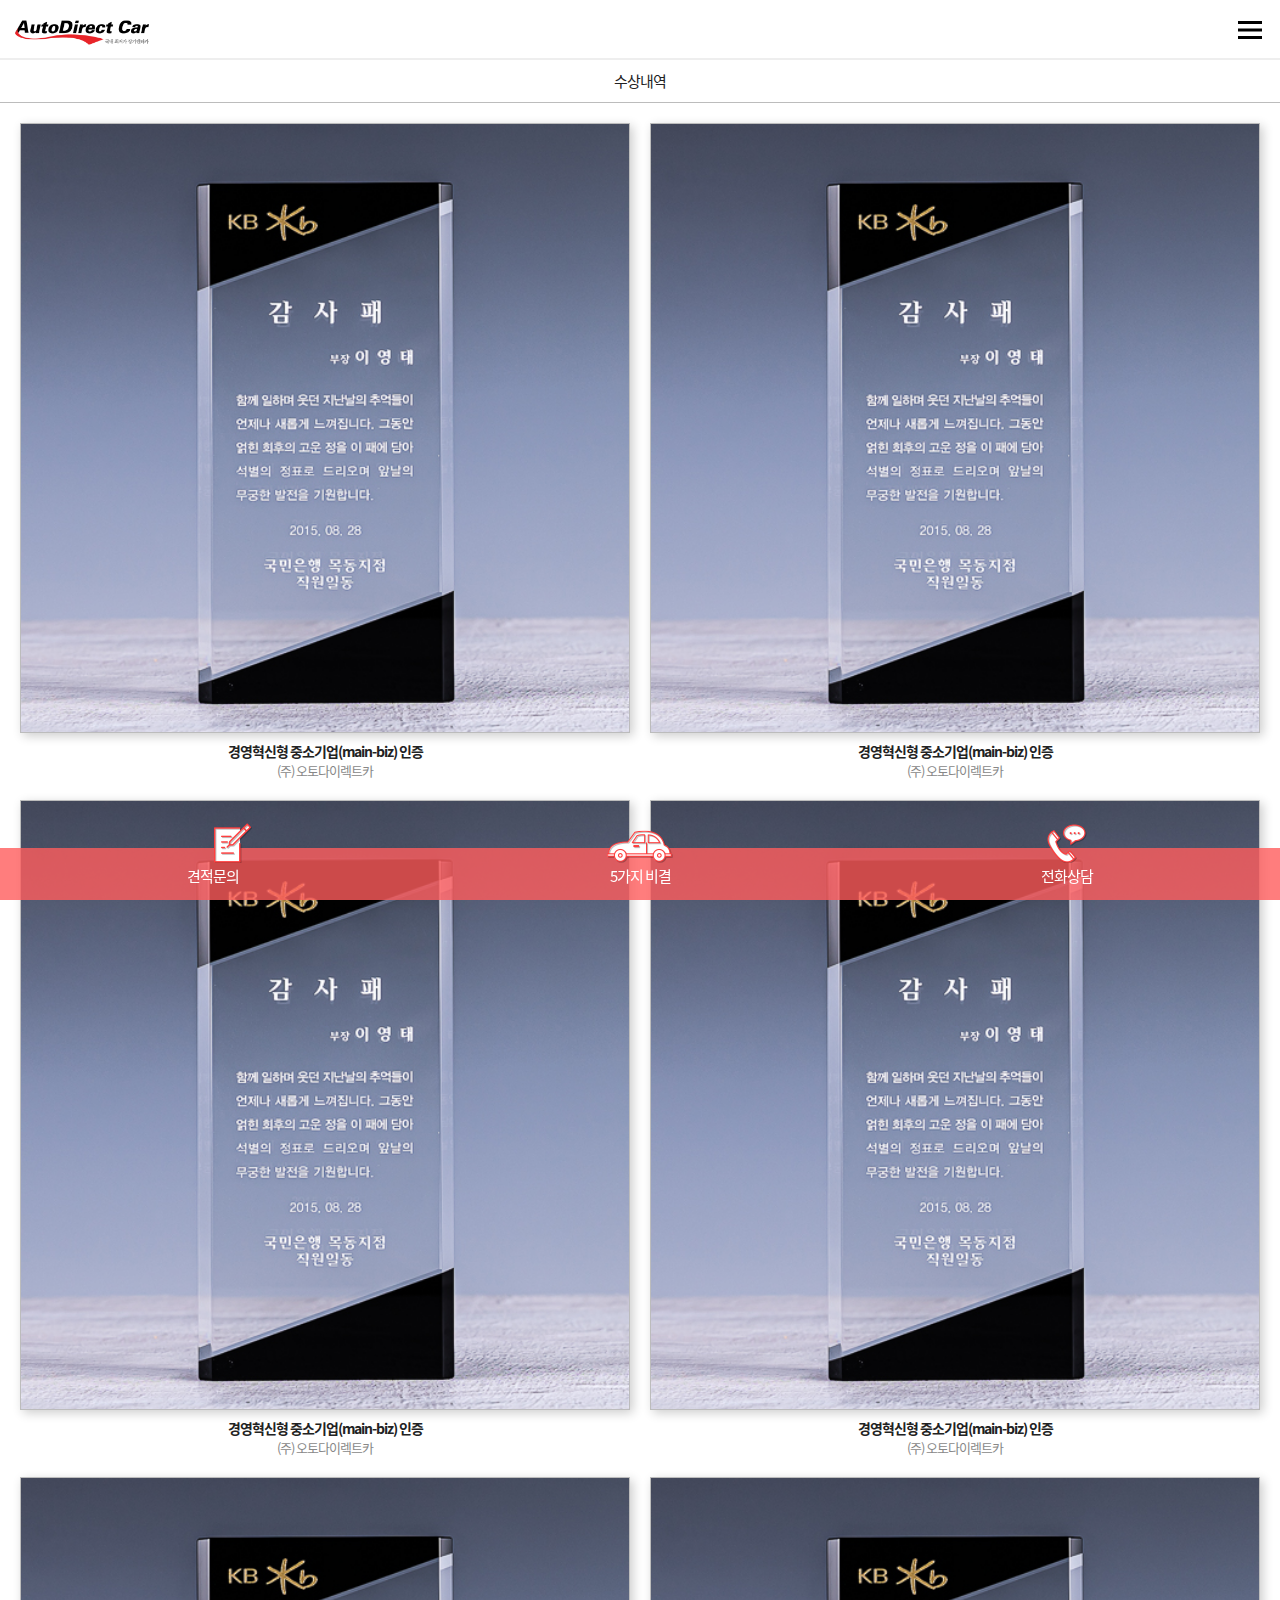
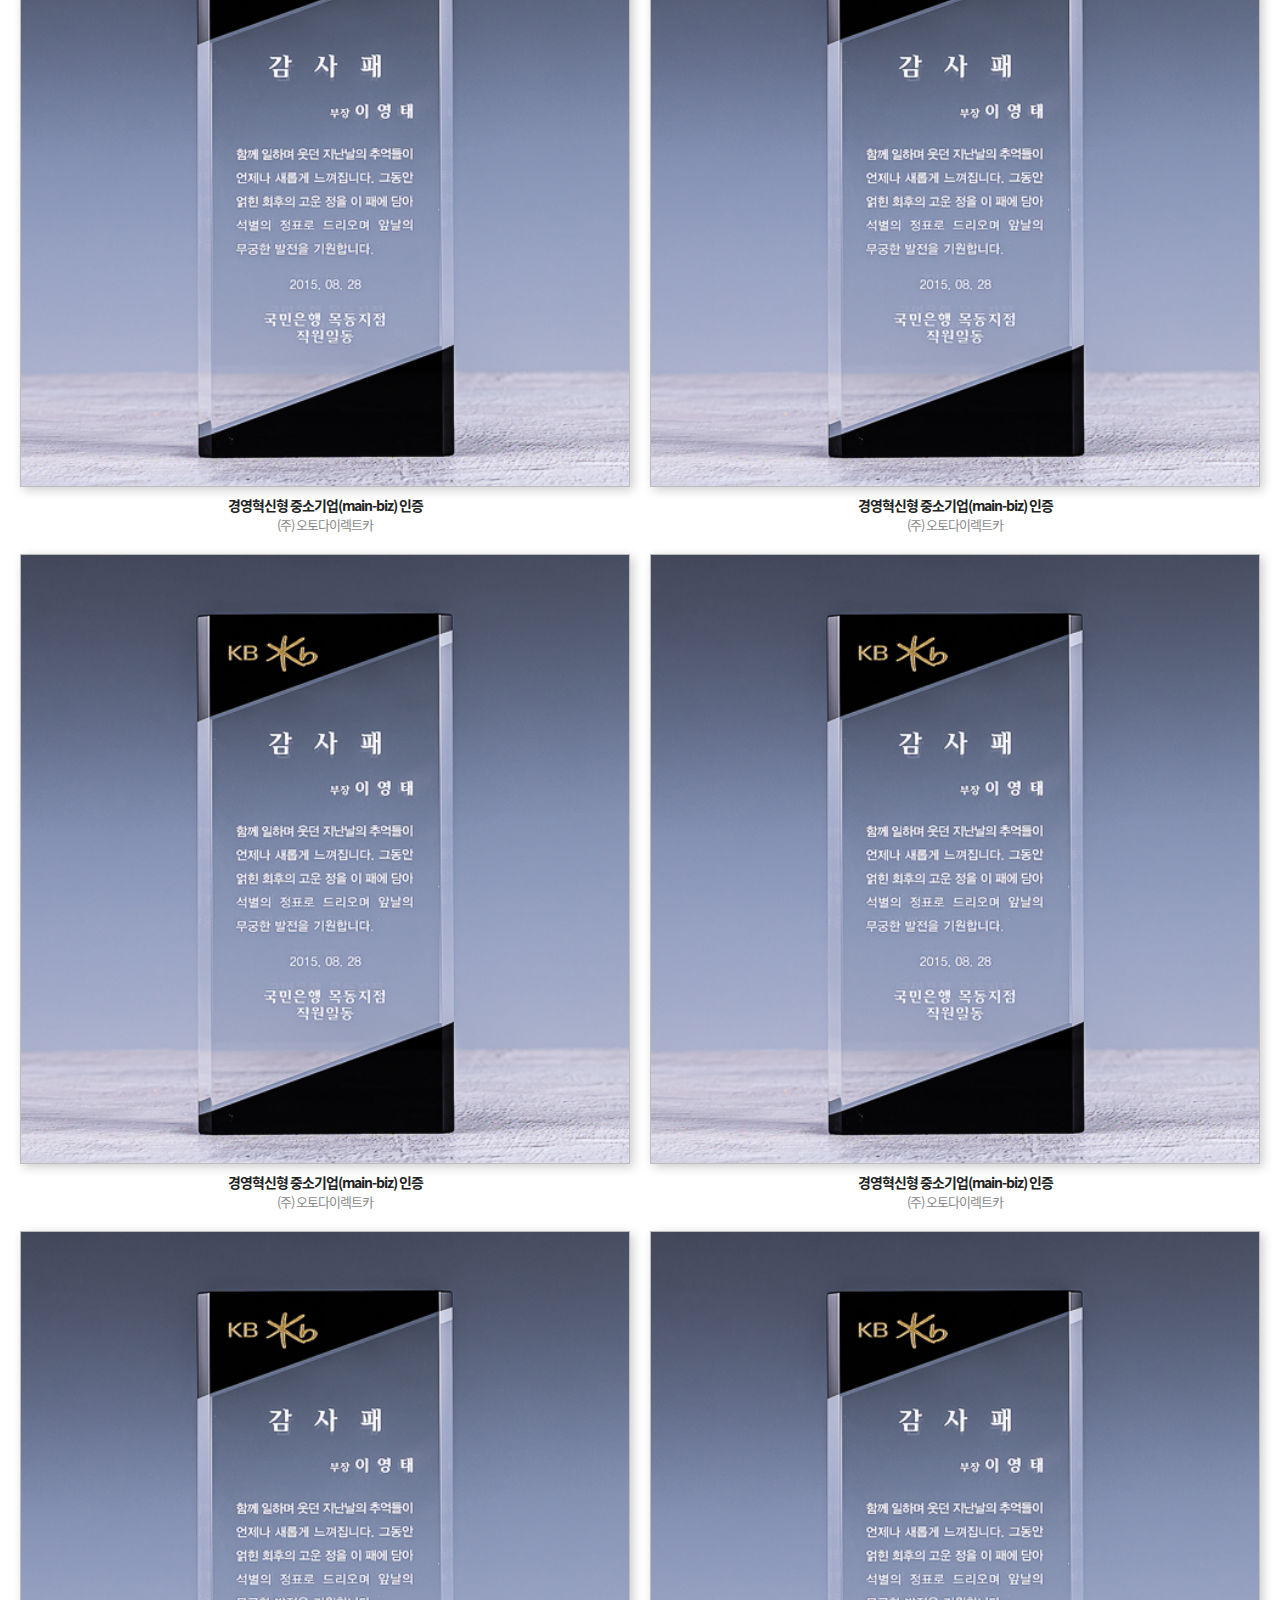
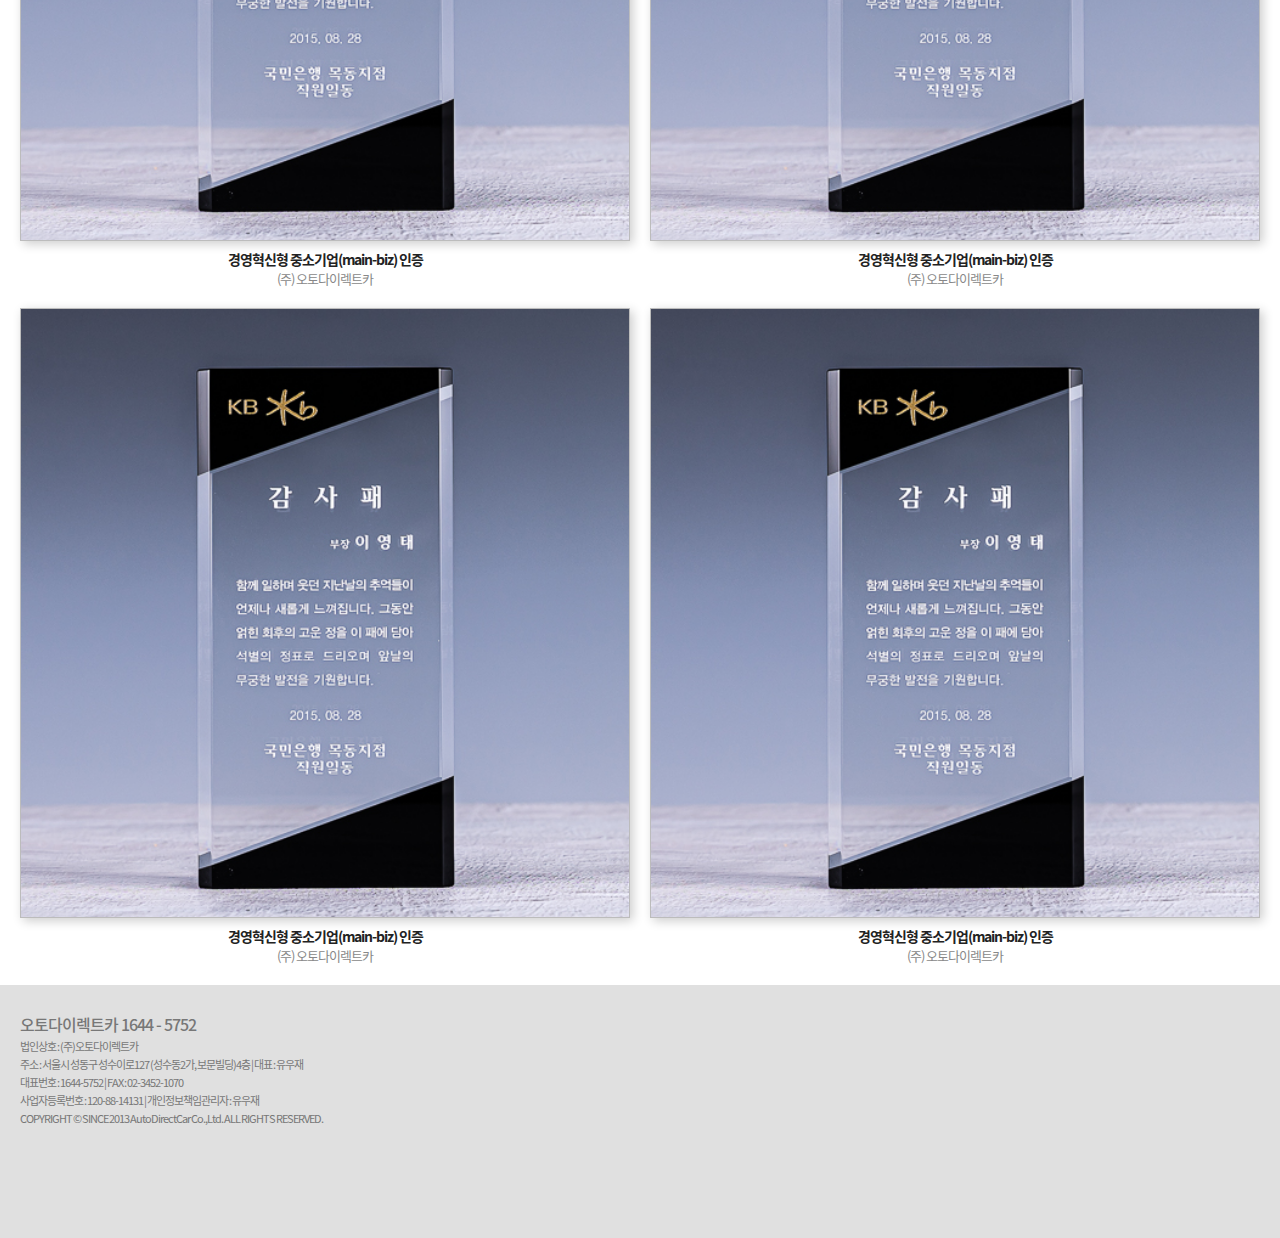
==== commit 63de3d5a: "수정사항 및 미반영분 작업" ====
--- a/awards.html
+++ b/awards.html
@@ -42,9 +42,9 @@
                     <li><a href="awards.html"><span>수상내역</span></a></li>
                 </ul>
                 <ul class="nav-link">
-                    <li><a href=""><span><img src="resources/img/icon_nav_blog.png"></span><span>오토공식블로그</span></a></li>
-                    <li><a href=""><span><img src="resources/img/icon_nav_youtube.png"></span><span>연애인특판팀<br>유튜브</span></a></li>
-                    <li><a href=""><span><img src="resources/img/icon_nav_talktalk.png"></span><span>네이버톡톡상담</span></a></li>
+                    <li><a href="https://m.blog.naver.com/gotapo" target="_blank"><span><img src="resources/img/icon_nav_blog.png"></span><span>오토공식블로그</span></a></li>
+                    <li><a href="https://www.youtube.com/channel/UC0AzX0f1wLPJ6fQlLYItXmQ?app=" target="_blank"><span><img src="resources/img/icon_nav_youtube.png"></span><span>연애인특판팀<br>유튜브</span></a></li>
+                    <li><a href="https://talk.naver.com/ct/wc63gq" target="_blank"><span><img src="resources/img/icon_nav_talktalk.png"></span><span>네이버톡톡상담</span></a></li>
                 </ul>
                 <div class="nav-tel">
                     <a href="tel:16445752"><span>가장빠른 상담</span><strong>1644 - 5752</strong></a>
@@ -124,7 +124,7 @@
 </div>
 <div class="footer-menu">
     <div class="footer-btn quotation"><a href="quotation.html"><span></span><strong>견적문의</strong></a></div>
-    <div class="footer-btn company"><a href="company.html"><span></span><strong>회사소개</strong></a></div>
+    <div class="footer-btn secret"><a href="secret.html"><span></span><strong>5가지 비결</strong></a></div>
     <div class="footer-btn tel"><a href="tel:16445752"><span></span><strong>전화상담</strong></a></div>
 </div>
 <div class="footer">
--- a/resources/css/style.css
+++ b/resources/css/style.css
@@ -94,7 +94,7 @@
 .header {position:fixed;top:0;left:0;right:0;bottom:0;height:60px;background-color:#FFF;z-index:90;box-shadow:inset 0 -2px 0 0 #eee;}
 .header-wrap {position:relative;margin:0 auto;}
 .header-wrap:after {content:"";display:block;clear:both;}
-.header .nav-ctr {position:absolute;top:0;right:0;width:60px;height:60px;display:block;line-height:60px;text-align:center;font-size:0;background:url(../img/icon_header_nav.png) 50% 50% no-repeat;}
+.header .nav-ctr {position:absolute;top:0;right:0;width:60px;height:60px;display:block;line-height:60px;text-align:center;font-size:0;background:url(../img/icon_header_nav.png) 50% 50% no-repeat;background-size:40%;z-index:10;}
 .header .nav-ctr img {vertical-align:middle;height:22px;}
 .header .logo {position:absolute;top:17px;left:15px;}
 .header .logo a {display:block;}
@@ -147,7 +147,6 @@
 body#main .header {background-color:transparent;box-shadow:none;}
 body#main .header .logo {left:50%;margin-left:-67px;}
 body#main .header .nav-ctr {background-image:url(../img/icon_header_nav_white.png)}
-body#main .footer-menu {position:absolute;bottom:0;left:0;}
 
 /* Content Area */
 .content {padding-top:60px;}
@@ -170,12 +169,12 @@
 .main-notice li a {display:block;line-height:47px;white-space:nowrap;overflow:hidden;text-overflow:ellipsis;padding-left:15px;box-sizing:border-box;font-size:15px;}
 
 /* Footer Nav */
-.footer-menu {position:relative;width:100%;display:flex;}
+.footer-menu {position:fixed;bottom:0;left:0;width:100%;display:flex;}
 .footer-menu .footer-btn {flex:1;text-align:center;}
 .footer-menu .footer-btn a {display:block;}
 .footer-menu .footer-btn a span {position:relative;display:block;height:50px;background-position:50% 100%;background-size:40px 40px;background-repeat:no-repeat;margin-bottom:-15px;z-index:1;}
 .footer-menu .footer-btn.quotation a span {background-image:url(../img/icon_footer_quotation.png);background-position:55% 100%;}
-.footer-menu .footer-btn.company a span {background-image:url(../img/icon_footer_company.png)}
+.footer-menu .footer-btn.secret a span {background-size:80px 40px;background-image:url(../img/icon_footer_company.png)}
 .footer-menu .footer-btn.tel a span {background-image:url(../img/icon_footer_tel.png)}
 .footer-menu .footer-btn a strong {display:block;background-color:rgba(255,92,92,0.8);color:#fff;padding:17px 0 13px 0;font-weight:400;}
 
@@ -337,9 +336,38 @@
 .list-paging a.btn-paging.next {background-position:100% 0;}
 .list-paging a.btn-paging.next:hover {background-position:100% -30px;}
 
-.footer {padding:30px 0;background-color:#e0e0e0;color:#777;font-size:14px;line-height:18px;}
+.footer {padding:30px 0 110px 0;background-color:#e0e0e0;color:#777;font-size:14px;line-height:18px;z-index:10;}
 .footer .company-tt {padding-bottom:5px;font-size:16px;font-weight:500;color:#777;}
 .footer p {font-size:11px;font-weight:400;padding:0 20px;color:#777;}
+
+.popup-quick-quo {position:fixed;top:0;left:0;right:0;bottom:0;z-index:100;display:none;background-color:rgba(0,0,0,0.6);z-index:91;}
+.popup-quick-quo.on {display:block;}
+.quick-quo-close {position:absolute;top:-41px;right:0;background:transparent url(../img/quick_quo_close.png) 0 0 no-repeat;width:100px;height:41px;background-size:100%;border:0 none;}
+.popup-quick-quo .quick-quo-box {position:absolute;bottom:0;left:0;right:0;padding:20px;background-color:#fff;box-shadow:0 0 20px rgba(0,0,0,0.3)}
+.quick-quo-box .quick-quo-header {padding:0 0 10px 0;}
+.quick-quo-box .quick-quo-header h2 {position:relative;padding-bottom:5px;}
+.quick-quo-box .quick-quo-header h2:after {content:"";display:block;position:absolute;bottom:10px;left:0;right:0;width:100%;height:1px;background-color:#004891;}
+.quick-quo-box .quick-quo-header h2 strong {position:relative;display:inline-block;font-size:30px;font-weight:600;color:#004891;padding-right:5px;}
+.quick-quo-box .quick-quo-header h2 strong:before {content:"";display:block;position:absolute;bottom:5px;left:0;right:0;width:100%;height:1px;background-color:#fff;z-index:2;}
+.quick-quo-box .quick-quo-header p {font-size:15px;line-height:20px;font-weight:400;}
+.quick-quo-form:after {content:"";display:block;clear:both;}
+.quick-quo-form .quick-quo-input {float:left;width:100%;padding:5px 0;box-sizing:border-box;}
+.quick-quo-form .quick-quo-input.name {width:40%;padding-right:5px;}
+.quick-quo-form .quick-quo-input.tel {width:60%;padding-left:5px;}
+.quick-quo-form .quick-quo-input.message {padding-bottom:0;}
+.quick-quo-form .quick-quo-input.policy {padding:0;}
+.quick-quo-form .quick-quo-input input[type="text"] {border:1px solid #d0d0d0;height:35px;line-height:33px;padding:0 10px;box-sizing:border-box;width:100%;font-size:14px;}
+.quick-quo-form .quick-quo-input textarea {border:1px solid #d0d0d0;height:72px;line-height:20px;padding:5px 10px;box-sizing:border-box;width:100%;font-size:14px;resize:none;}
+.quick-quo-form .quick-quo-input input[type="checkbox"] {display:none;}
+.quick-quo-form .quick-quo-input input[type="checkbox"] + label {display:inline-block;font-size:14px;color:#666;vertical-align:middle;}
+.quick-quo-form .quick-quo-input input[type="checkbox"] + label:before {content:"";display:inline-block;width:12px;height:12px;border:1px solid #d0d0d0;margin-right:5px;vertical-align:middle;}
+.quick-quo-form .quick-quo-input input[type="checkbox"]:checked + label {color:#ff5c5c;}
+.quick-quo-form .quick-quo-input input[type="checkbox"]:checked + label:before {background-color:#ff5c5c;border-color:#ff5c5c;}
+.quick-quo-form .quick-quo-btn {clear:both;padding-top:10px;}
+.quick-quo-form .quick-quo-btn a {display:block;background-color:#ff5c5c;text-align:center;height:40px;line-height:40px;color:#fff;font-size:16px;font-weight:500;}
+
+
+
 
 .popup-quotation {position:fixed;top:0;left:0;right:0;bottom:0;z-index:100;display:none;}
 .popup-quotation.on {display:block;}
@@ -389,8 +417,8 @@
 .popup-quotation .select-item ul li input[type="radio"] + label > strong,
 .popup-quotation .select-item ul li input[type="checkbox"] + label > strong {position:absolute;top:0;right:20px;line-height:26px;font-weight:400;font-size:14px;text-align:right;}
 .popup-quotation .select-item ul li input[type="radio"]:checked + label:before,
-.popup-quotation .select-item ul li input[type="checkbox"]:checked + label:before {border:2px solid #e00000;background:#fff url(../img/pop_select_check.png) 50% 50% no-repeat;}
-.popup-quotation .select-item ul li input[type="radio"]:checked + label:before {background:#e00000;}
+.popup-quotation .select-item ul li input[type="checkbox"]:checked + label:before {border:2px solid #d70000;background:#fff url(../img/pop_select_check.png) 50% 50% no-repeat;}
+.popup-quotation .select-item ul li input[type="radio"]:checked + label:before {background:#d70000;}
 .popup-quotation .select-item .more-btn {padding:20px 0;text-align:center;clear:both;}
 .popup-quotation .select-item .more-btn button {padding:6px 60px;font-size:16px;font-weight:600;color:#777;border:1px solid #777;background-color:#fff;cursor:pointer;}
 .popup-quotation .select-item .more-btn button:hover {background-color:#f2f2f2;}
@@ -404,7 +432,7 @@
 .popup-quotation .select-item.car-brand ul li label .brand-img img {max-width:45px;max-height:45px;vertical-align:middle;}
 .popup-quotation .select-item.car-brand ul li input[type="radio"] + label > span {display:block;white-space:nowrap;text-overflow:ellipsis;overflow:hidden;padding:0 5px 10px 5px;}
 .popup-quotation .select-item.car-brand ul li input[type="radio"]:checked + label {background-color:transparent;}
-.popup-quotation .select-item.car-brand ul li input[type="radio"]:checked + label .brand-img {border:3px solid #e00000;line-height:65px;}
+.popup-quotation .select-item.car-brand ul li input[type="radio"]:checked + label .brand-img {border:3px solid #d70000;line-height:65px;}
 
 
 .popup-quotation .select-item.car-lists ul {padding:0;}
@@ -412,13 +440,12 @@
 .popup-quotation .select-item.car-lists input[type="radio"] + label {position:relative;height:100px;padding-left:135px;border:3px solid transparent;}
 .popup-quotation .select-item.car-lists input[type="radio"] + label:before {display:none;}
 .popup-quotation .select-item.car-lists ul li input[type="radio"] + label > span {display:block;white-space:nowrap;text-overflow:ellipsis;overflow:hidden;padding:0 5px 10px 5px;}
-.popup-quotation .select-item.car-lists ul li input[type="radio"]:checked + label {background-color:transparent;border:3px solid #e00000;}
+.popup-quotation .select-item.car-lists ul li input[type="radio"]:checked + label {background-color:transparent;border:3px solid #d70000;}
 .popup-quotation .select-item.car-lists ul li label .car-image {position:absolute;top:0;left:0;width:120px;height:100px;line-height:100px;}
 .popup-quotation .select-item.car-lists ul li label .car-image img {max-width:120px;max-height:100px;vertical-align:middle;}
 .popup-quotation .select-item.car-lists ul li label .car-name {padding-top:14px;font-size:16px;font-weight:600;line-height:30px;}
-.popup-quotation .select-item.car-lists ul li label .car-price {font-size:14px;color:#e00000;letter-spacing:0;line-height:25px;}
+.popup-quotation .select-item.car-lists ul li label .car-price {font-size:14px;color:#d70000;letter-spacing:0;line-height:25px;}
 .popup-quotation .select-item.car-lists ul li label .car-desc {font-size:12px;color:#555;line-height:16px;}
-
 
 .popup-quotation .select-item.car-color ul {padding:10px 10px 20px 10px;box-sizing:border-box;}
 .popup-quotation .select-item.car-color ul:after {content:"";display:block;clear:both;}
@@ -426,7 +453,7 @@
 .popup-quotation .select-item.car-color ul li input[type="radio"] {display:none;}
 .popup-quotation .select-item.car-color ul li input[type="radio"] + label {display:inline-block;padding:8px 8px 0 8px;margin:0 auto;height:90px;overflow:hidden;border:2px solid transparent;box-sizing:border-box;cursor:pointer;white-space:inherit;background-color:#fff;}
 .popup-quotation .select-item.car-color ul li input[type="radio"] + label:before {display:none;}
-.popup-quotation .select-item.car-color ul li input[type="radio"]:checked + label {border:2px solid #e00000;}
+.popup-quotation .select-item.car-color ul li input[type="radio"]:checked + label {border:2px solid #d70000;}
 .popup-quotation .select-item.car-color ul li .color-box {display:inline-block;width:60px;height:20px;border:1px solid #bdbdbd;box-sizing:border-box;}
 .popup-quotation .select-item.car-color ul li input[type="radio"] + label > span {display:block;font-size:13px;line-height:15px;color:#555;}
 
@@ -435,9 +462,20 @@
 .popup-quotation .select-item.car-price .car-price .car-image img {max-height:100px;vertical-align:middle;}
 .popup-quotation .select-item.car-price .car-price .car-info strong {display:block;text-align:center;font-size:20px;}
 .popup-quotation .select-item.car-price .car-price .car-info span {display:block;text-align:center;}
-.popup-quotation .select-item.car-price .car-price .price-info {text-align:center;color:#e00000;}
-.popup-quotation .select-item.car-price .car-price .price-info strong {font-size:42px;font-weight:600;}
-.popup-quotation .select-item.car-price .car-price .price-info span {font-size:28px;}
+.popup-quotation .select-item.car-price .car-price .price-info {text-align:center;color:#d70000;}
+.popup-quotation .select-item.car-price .car-price .price-info strong {font-size:40px;font-weight:600;}
+.popup-quotation .select-item.car-price .car-price .price-info span {font-size:24px;}
+
+.popup-quotation .select-item.car-price .car-price .select-info {border-top:1px solid #222;border-bottom:1px solid #222;margin:10px 20px;}
+.popup-quotation .select-item.car-price .car-price .select-info ul {padding:0;}
+.popup-quotation .select-item.car-price .car-price .select-info li {position:relative;padding:10px 0;border-top:1px solid #bcbcbc;height:auto;}
+.popup-quotation .select-item.car-price .car-price .select-info li:first-child {border-top:0 none;}
+.popup-quotation .select-item.car-price .car-price .select-info li > span {position:absolute;top:10px;left:10px;line-height:18px;font-weight:500;font-size:14px;}
+.popup-quotation .select-item.car-price .car-price .select-info li:last-child > span {top:12px;}
+.popup-quotation .select-item.car-price .car-price .select-info li > strong {display:block;padding-left:80px;padding-bottom:5px;font-size:14px;line-height:18px;font-weight:400;}
+.popup-quotation .select-item.car-price .car-price .select-info li > strong:only-of-type {padding-left:80px;padding-bottom:0;}
+.popup-quotation .select-item.car-price .car-price .select-info li .color-box {display:inline-block;width:40px;height:20px;vertical-align:middle;border:1px solid #bcbcbc;box-sizing:border-box;}
+.popup-quotation .select-item.car-price .car-price .select-info li .color-box + span {vertical-align:middle;padding-left:10px;}
 
 .popup-quotation .select-item.form-area .car-form {padding:20px 10px 10px 20px;}
 .popup-quotation .select-item.form-area .car-form:after {content:"";display:block;clear:both;}
@@ -447,16 +485,22 @@
 .popup-quotation .select-item.form-area .form-item input {height:40px;border:1px solid #ccc;width:100%;margin:0;padding:0 0 0 10px;box-sizing:border-box;font-size:14px;background-color:#fff;}
 .popup-quotation .select-item.form-area .form-item select {cursor:pointer;}
 .popup-quotation .select-item.form-area .form-item label {position:absolute;display:block;top:0;left:0;height:40px;line-height:40px;font-size:14px;}
-.popup-quotation .select-item.form-area .form-item.req label:after {content:"*";display:inline-block;color:#e00000;font-size:16px;padding-left:3px;}
+.popup-quotation .select-item.form-area .form-item.req label:after {content:"*";display:inline-block;color:#d70000;font-size:16px;padding-left:3px;}
 .popup-quotation .select-item.form-area .car-form.input-list .form-item {padding-left:110px;}
+.popup-quotation .select-item.form-area .radio-item {display:inline-block;}
+.popup-quotation .select-item.form-area .radio-item input[type="radio"] {display:none;}
+.popup-quotation .select-item.form-area .radio-item input[type="radio"] + label {position:relative;display:block;white-space:nowrap;overflow:hidden;text-overflow:ellipsis;cursor:pointer;padding:0 15px 0 0;height:35px;line-height:35px;}
+.popup-quotation .select-item.form-area .radio-item input[type="radio"] + label:before {content:"";display:inline-block;width:16px;height:16px;background:#fff;border:1px solid #bdbdbd;margin-right:6px;vertical-align:middle;box-sizing:border-box;border-radius:50%;}
+.popup-quotation .select-item.form-area .radio-item input[type="radio"] + label > span {display:inline-block;line-height:26px;vertical-align:middle;}
+.popup-quotation .select-item.form-area .radio-item input[type="radio"]:checked + label:before {background:#d70000;border-color:#d70000;}
 
 .popup-quotation .popup-footer {clear:both;padding:10px 0;text-align:center;border-top:1px solid #222;}
 .popup-quotation .popup-footer .user-agree {font-size:14px;}
 .popup-quotation .popup-footer .footer-btnarea {padding-top:15px;}
-.popup-quotation .popup-footer .quotation-btn {display:inline-block;padding:7px 80px;background-color:#e00000;color:#fff;border:0 none;border-bottom:4px solid #af0000;font-size:20px;cursor:pointer;}
-.popup-quotation .popup-footer .quotation-btn:hover {border-bottom-color:#e00000;}
-.popup-quotation .popup-footer .quotation-submit {display:inline-block;padding:10px 100px;background-color:#e00000;color:#fff;border:0 none;border-bottom:4px solid #af0000;font-size:20px;cursor:pointer;}
-.popup-quotation .popup-footer .quotation-submit:hover {border-bottom-color:#e00000;}
+.popup-quotation .popup-footer .quotation-btn {display:inline-block;padding:7px 80px;background-color:#d70000;color:#fff;border:0 none;border-bottom:4px solid #af0000;font-size:20px;cursor:pointer;}
+.popup-quotation .popup-footer .quotation-btn:hover {border-bottom-color:#d70000;}
+.popup-quotation .popup-footer .quotation-submit {display:inline-block;padding:10px 100px;background-color:#d70000;color:#fff;border:0 none;border-bottom:4px solid #af0000;font-size:20px;cursor:pointer;}
+.popup-quotation .popup-footer .quotation-submit:hover {border-bottom-color:#d70000;}
 
 .popup-policy {position:fixed;top:0;left:0;right:0;bottom:0;z-index:100;display:none;}
 .popup-policy.on {display:block;}
@@ -478,10 +522,10 @@
 .policy-ctn th,
 .policy-ctn td {border:1px solid #bcbcbc;font-size:13px;padding:8px 10px;color:#555;}
 .policy-ctn th {background-color:#f2f2f2;font-weight:400;}
-.policy-ctn p {color:#e00000;padding-top:5px;font-size:13px;font-weight:300;}
+.policy-ctn p {color:#d70000;padding-top:5px;font-size:13px;font-weight:300;}
 
 .popup-policy .popup-footer {clear:both;padding:20px 0;text-align:center;}
 .popup-policy .popup-footer .user-agree {font-size:14px;}
 .popup-policy .popup-footer .footer-btnarea {padding-top:15px;}
-.popup-policy .popup-footer .policy-submit {display:inline-block;padding:10px 100px;background-color:#e00000;color:#fff;border:0 none;border-bottom:4px solid #af0000;font-size:20px;cursor:pointer;}
-.popup-policy .popup-footer .policy-submit:hover {border-bottom-color:#e00000;}
+.popup-policy .popup-footer .policy-submit {display:inline-block;padding:10px 100px;background-color:#d70000;color:#fff;border:0 none;border-bottom:4px solid #af0000;font-size:20px;cursor:pointer;}
+.popup-policy .popup-footer .policy-submit:hover {border-bottom-color:#d70000;}
